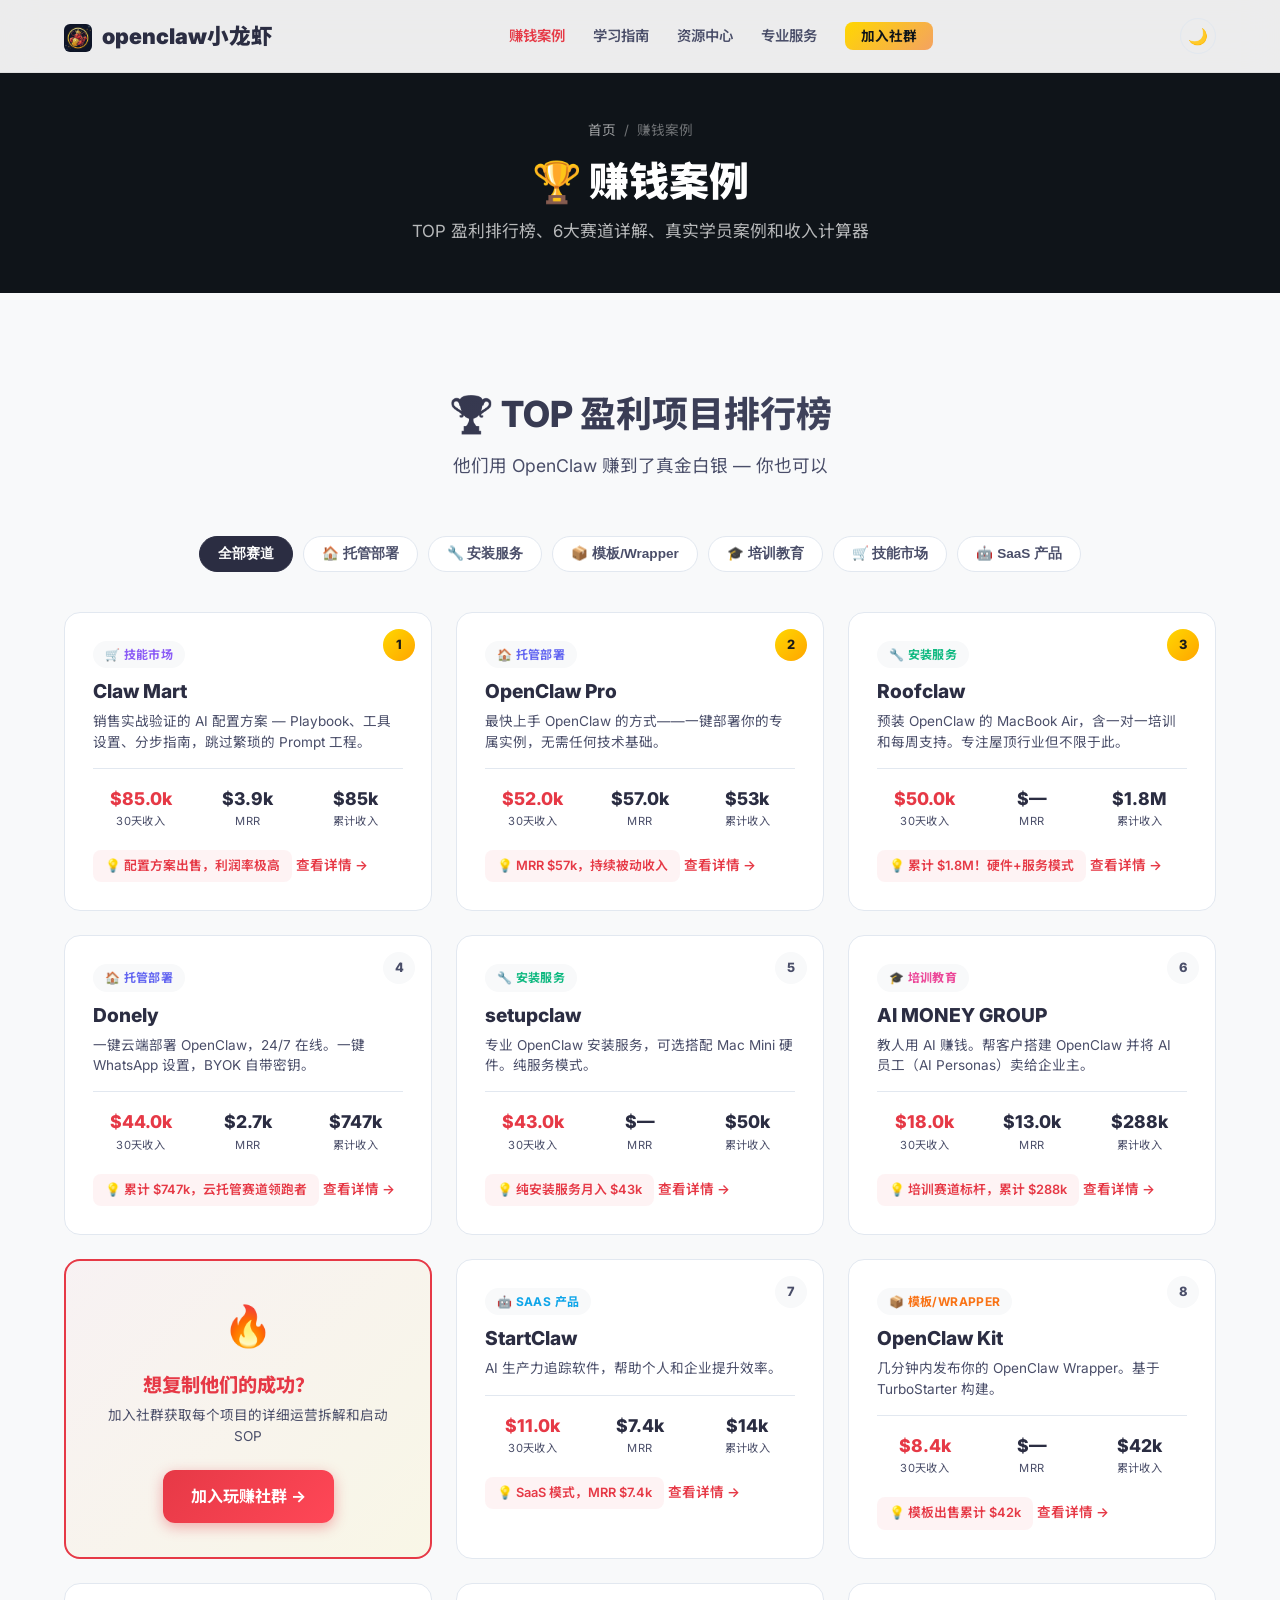
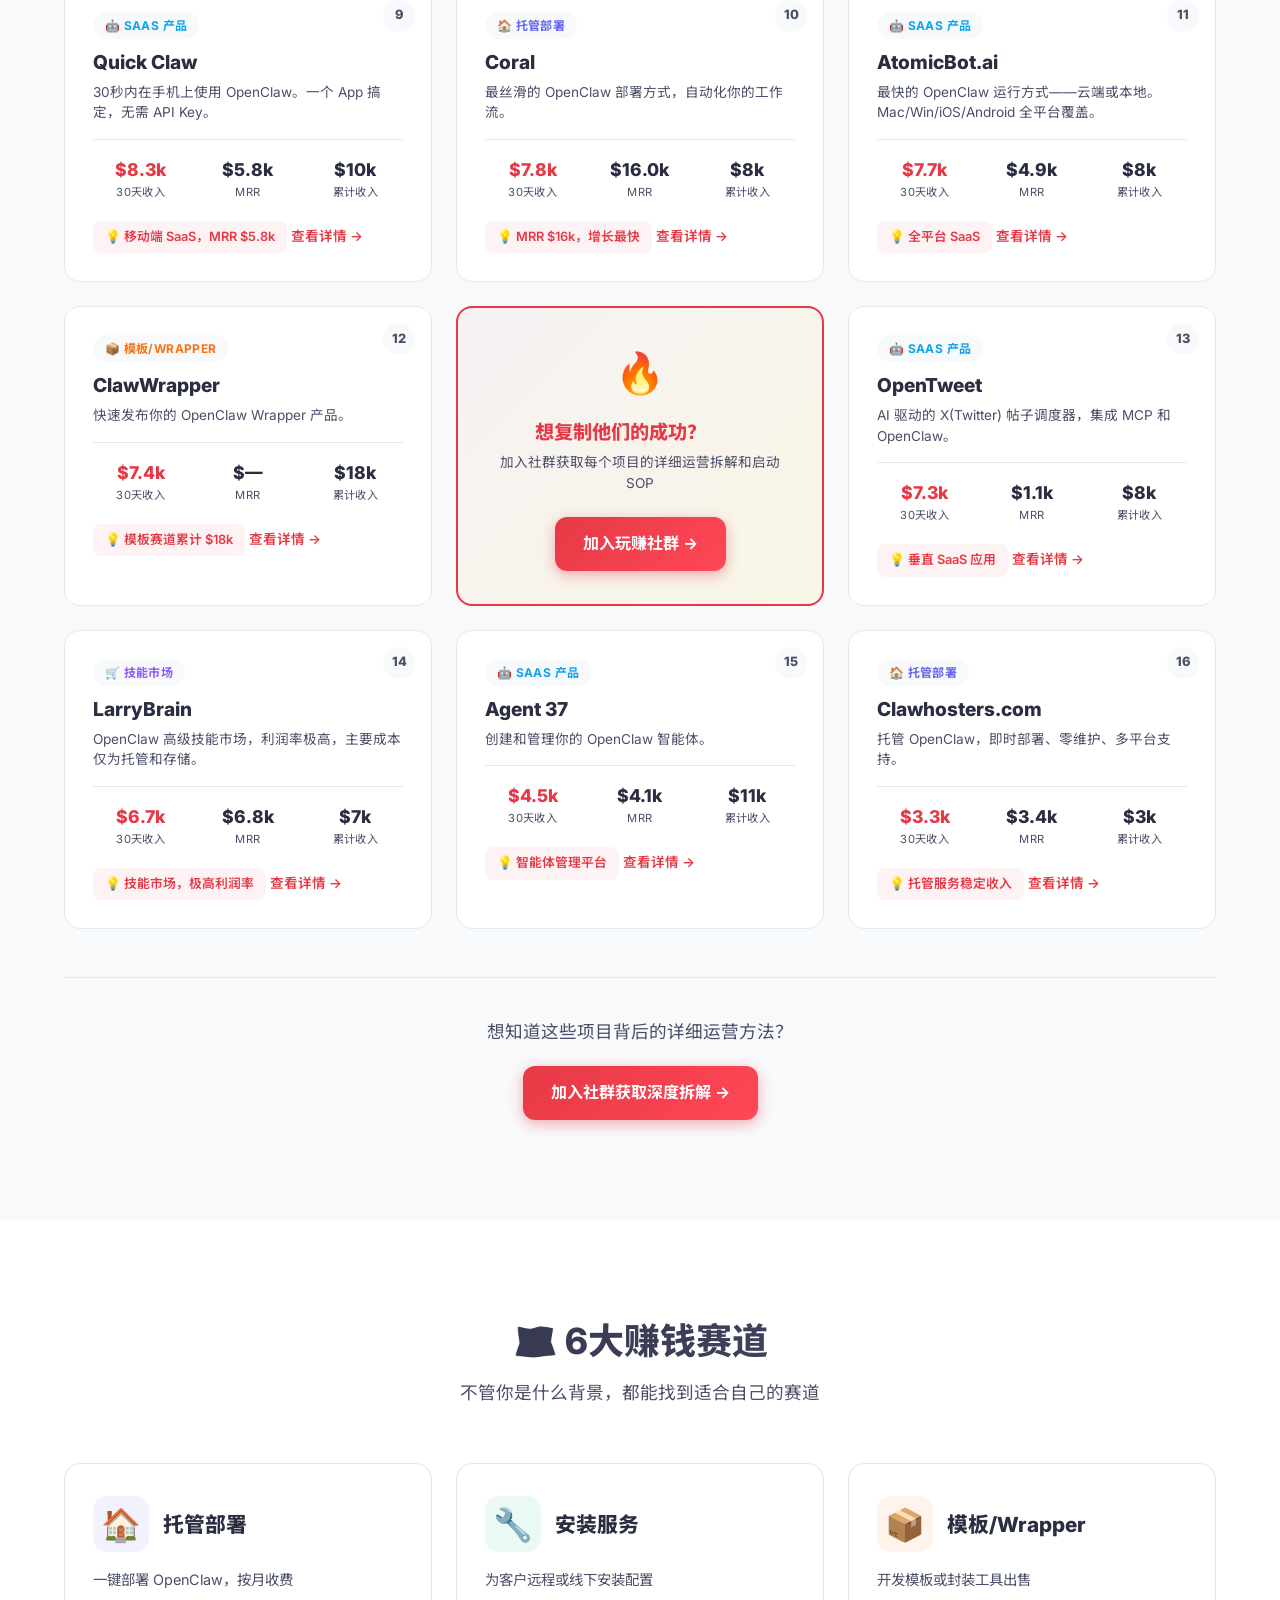
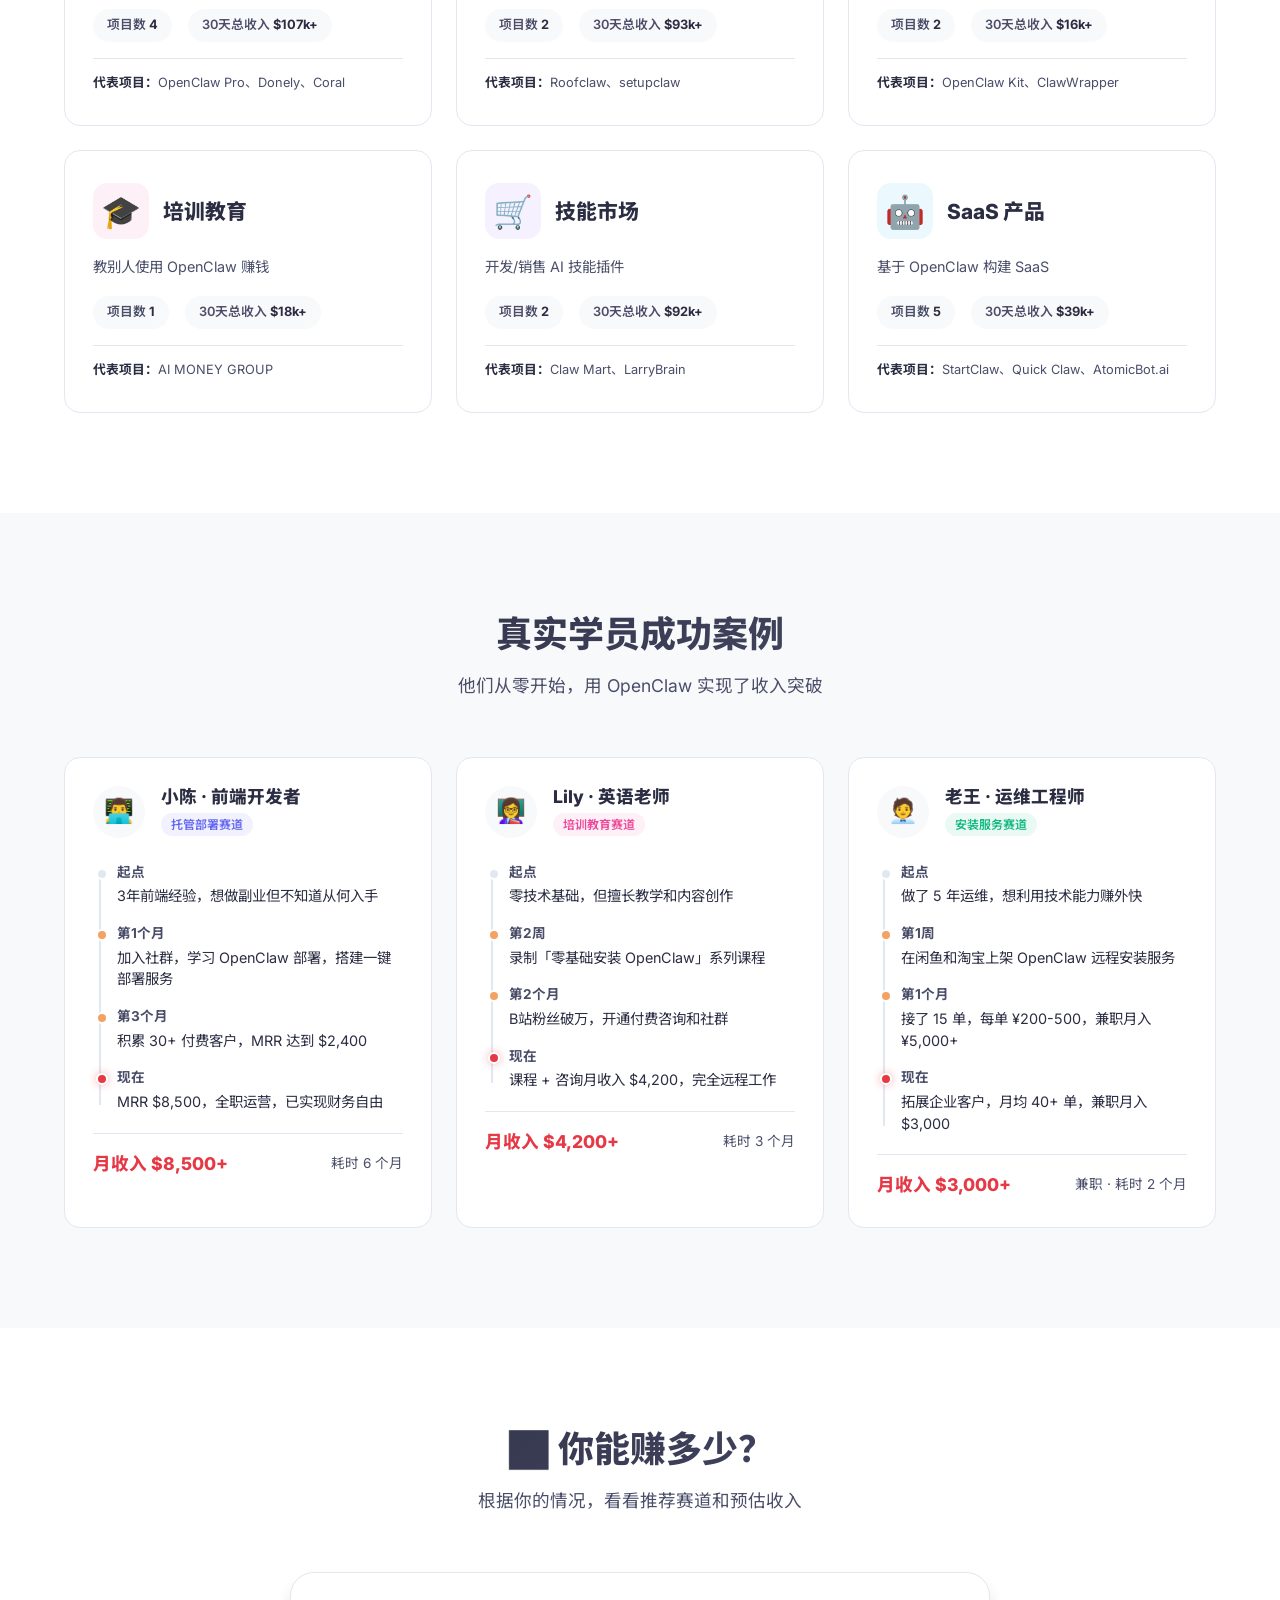
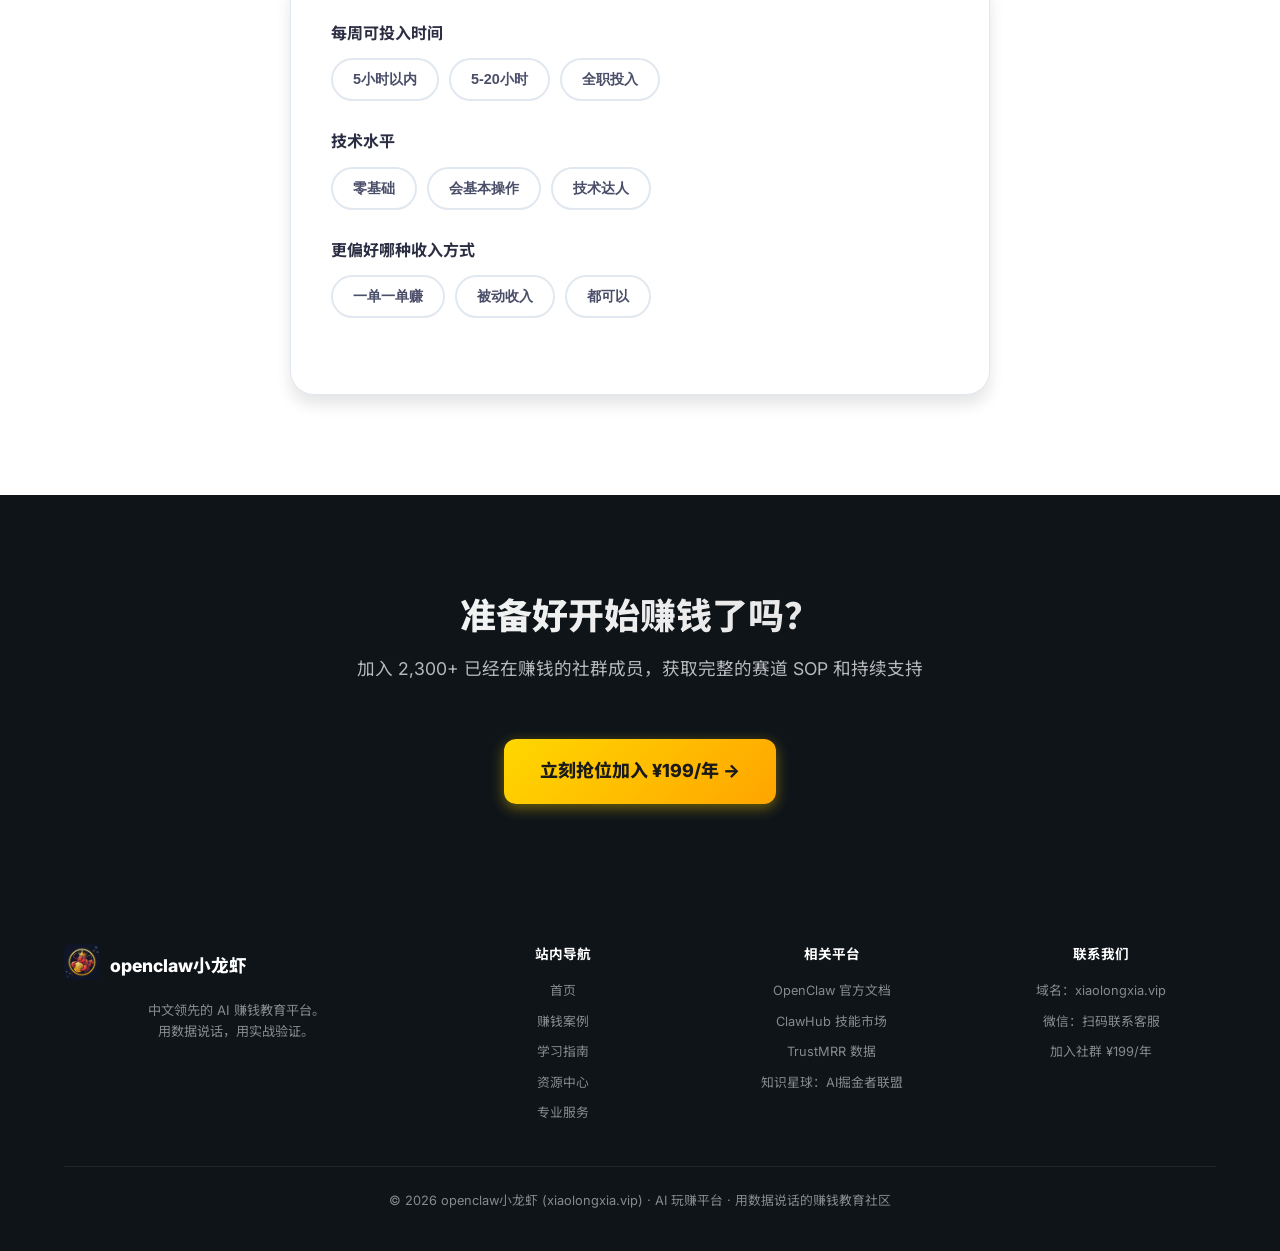
==== cases.html @ 628d7770 "feat: 多页面架构重构 - 从单页拆分为5个独立页面 - index.html: 精简为核心转化页（Hero + Dashboard + Features + Pricing + Testimon" ====
<!DOCTYPE html>
<html lang="zh-CN">

<head>
    <meta charset="UTF-8">
    <meta name="viewport" content="width=device-width, initial-scale=1.0">
    <title>赚钱案例 - openclaw小龙虾 | TOP盈利排行榜 + 6大赛道</title>
    <meta name="description" content="TOP盈利项目排行榜、6大赚钱赛道详解、真实学员案例和收入计算器。159个验证盈利项目，30天总收入$389k+，用数据说话的AI赚钱案例库。">
    <meta name="keywords" content="openclaw赚钱案例,openclaw盈利排行,AI赚钱案例,openclaw赛道,AI被动收入案例,openclaw成功案例,AI副业案例,openclaw收入计算器">
    <meta name="author" content="openclaw小龙虾">
    <meta name="robots" content="index, follow">
    <link rel="canonical" href="https://xiaolongxia.vip/cases.html">
    <link rel="icon" type="image/png" href="logo.png">

    <!-- Open Graph -->
    <meta property="og:type" content="website">
    <meta property="og:url" content="https://xiaolongxia.vip/cases.html">
    <meta property="og:title" content="赚钱案例 - openclaw小龙虾 | TOP盈利排行榜 + 6大赛道">
    <meta property="og:description" content="TOP盈利项目排行榜、6大赚钱赛道详解、真实学员案例和收入计算器。159个验证盈利项目，30天总收入$389k+。">
    <meta property="og:image" content="https://xiaolongxia.vip/logo.png">
    <meta property="og:site_name" content="openclaw小龙虾">
    <meta property="og:locale" content="zh_CN">

    <!-- Twitter Card -->
    <meta name="twitter:card" content="summary_large_image">
    <meta name="twitter:title" content="赚钱案例 - openclaw小龙虾 | TOP盈利排行榜 + 6大赛道">
    <meta name="twitter:description" content="TOP盈利项目排行榜、6大赚钱赛道详解、真实学员案例和收入计算器。159个验证盈利项目，30天总收入$389k+。">

    <!-- JSON-LD BreadcrumbList -->
    <script type="application/ld+json">
    {
        "@context": "https://schema.org",
        "@type": "BreadcrumbList",
        "itemListElement": [
            { "@type": "ListItem", "position": 1, "name": "首页", "item": "https://xiaolongxia.vip/" },
            { "@type": "ListItem", "position": 2, "name": "赚钱案例", "item": "https://xiaolongxia.vip/cases.html" }
        ]
    }
    </script>

    <link rel="stylesheet" href="styles.css">
    <link href="https://fonts.googleapis.com/css2?family=Inter:wght@400;600;700;800;900&family=Noto+Sans+SC:wght@400;500;700;900&display=swap" rel="stylesheet">
</head>

<body>
    <!-- 页面加载遮罩 -->
    <div class="page-loader" id="page-loader">
        <div class="loader-content">
            <picture><source srcset="logo.webp" type="image/webp"><img src="logo.png" alt="小龙虾" width="64" height="64"></picture>
            <div class="loader-bar"><div class="loader-progress"></div></div>
        </div>
    </div>

    <!-- ========== 导航栏 ========== -->
    <nav class="navbar">
        <div class="container nav-container">
            <a href="index.html" class="logo"><picture><source srcset="logo.webp" type="image/webp"><img src="logo.png" alt="小龙虾" class="logo-img" width="32" height="32"></picture> openclaw小龙虾</a>
            <ul class="nav-links">
                <li><a href="cases.html" class="nav-active">赚钱案例</a></li>
                <li><a href="guides.html">学习指南</a></li>
                <li><a href="resources.html">资源中心</a></li>
                <li><a href="services.html">专业服务</a></li>
                <li><a href="index.html#pricing" class="nav-cta-link">加入社群</a></li>
            </ul>
            <div class="hamburger" id="hamburger"><span></span><span></span><span></span></div>
            <button class="theme-toggle" id="theme-toggle" aria-label="切换深色模式">🌙</button>
        </div>
    </nav>

    <main role="main">
        <!-- ========== Page Hero ========== -->
        <section class="page-hero">
            <div class="container">
                <nav class="breadcrumb" aria-label="面包屑导航">
                    <a href="index.html">首页</a> <span>/</span> <span>赚钱案例</span>
                </nav>
                <h1>🏆 赚钱案例</h1>
                <p>TOP 盈利排行榜、6大赛道详解、真实学员案例和收入计算器</p>
            </div>
        </section>

        <!-- ========== TOP 盈利项目排行榜 ========== -->
        <section id="profit-cases" class="section bg-light">
            <div class="container">
                <h2 class="section-title">🏆 TOP 盈利项目排行榜</h2>
                <p class="section-subtitle">他们用 OpenClaw 赚到了真金白银 — 你也可以</p>
                <div class="track-filter-container" id="track-filter-container"></div>
                <div class="profit-grid" id="profit-grid"></div>
                <div class="section-cta">
                    <p class="cta-text">想知道这些项目背后的详细运营方法？</p>
                    <a href="index.html#pricing" class="btn btn-primary">加入社群获取深度拆解 →</a>
                </div>
            </div>
        </section>

        <!-- ========== 6大赚钱赛道 ========== -->
        <section id="tracks" class="section">
            <div class="container">
                <h2 class="section-title">🗺️ 6大赚钱赛道</h2>
                <p class="section-subtitle">不管你是什么背景，都能找到适合自己的赛道</p>
                <div class="grid tracks-grid" id="tracks-grid"></div>
            </div>
        </section>

        <!-- ========== 成功案例 ========== -->
        <section id="case-studies" class="section bg-light">
            <div class="container">
                <h2 class="section-title">真实学员成功案例</h2>
                <p class="section-subtitle">他们从零开始，用 OpenClaw 实现了收入突破</p>
                <div class="case-grid">
                    <div class="case-card">
                        <div class="case-header">
                            <div class="case-avatar">👨‍💻</div>
                            <div class="case-meta">
                                <h3>小陈 · 前端开发者</h3>
                                <span class="case-tag" style="background: #6366f115; color: #6366f1;">托管部署赛道</span>
                            </div>
                        </div>
                        <div class="case-timeline">
                            <div class="case-step">
                                <div class="case-step-dot"></div>
                                <div class="case-step-content">
                                    <strong>起点</strong>
                                    <p>3年前端经验，想做副业但不知道从何入手</p>
                                </div>
                            </div>
                            <div class="case-step">
                                <div class="case-step-dot active"></div>
                                <div class="case-step-content">
                                    <strong>第1个月</strong>
                                    <p>加入社群，学习 OpenClaw 部署，搭建一键部署服务</p>
                                </div>
                            </div>
                            <div class="case-step">
                                <div class="case-step-dot active"></div>
                                <div class="case-step-content">
                                    <strong>第3个月</strong>
                                    <p>积累 30+ 付费客户，MRR 达到 $2,400</p>
                                </div>
                            </div>
                            <div class="case-step">
                                <div class="case-step-dot success"></div>
                                <div class="case-step-content">
                                    <strong>现在</strong>
                                    <p>MRR $8,500，全职运营，已实现财务自由</p>
                                </div>
                            </div>
                        </div>
                        <div class="case-result">
                            <span class="case-income">月收入 $8,500+</span>
                            <span class="case-time">耗时 6 个月</span>
                        </div>
                    </div>

                    <div class="case-card">
                        <div class="case-header">
                            <div class="case-avatar">👩‍🏫</div>
                            <div class="case-meta">
                                <h3>Lily · 英语老师</h3>
                                <span class="case-tag" style="background: #ec489915; color: #ec4899;">培训教育赛道</span>
                            </div>
                        </div>
                        <div class="case-timeline">
                            <div class="case-step">
                                <div class="case-step-dot"></div>
                                <div class="case-step-content">
                                    <strong>起点</strong>
                                    <p>零技术基础，但擅长教学和内容创作</p>
                                </div>
                            </div>
                            <div class="case-step">
                                <div class="case-step-dot active"></div>
                                <div class="case-step-content">
                                    <strong>第2周</strong>
                                    <p>录制「零基础安装 OpenClaw」系列课程</p>
                                </div>
                            </div>
                            <div class="case-step">
                                <div class="case-step-dot active"></div>
                                <div class="case-step-content">
                                    <strong>第2个月</strong>
                                    <p>B站粉丝破万，开通付费咨询和社群</p>
                                </div>
                            </div>
                            <div class="case-step">
                                <div class="case-step-dot success"></div>
                                <div class="case-step-content">
                                    <strong>现在</strong>
                                    <p>课程 + 咨询月收入 $4,200，完全远程工作</p>
                                </div>
                            </div>
                        </div>
                        <div class="case-result">
                            <span class="case-income">月收入 $4,200+</span>
                            <span class="case-time">耗时 3 个月</span>
                        </div>
                    </div>

                    <div class="case-card">
                        <div class="case-header">
                            <div class="case-avatar">🧑‍💼</div>
                            <div class="case-meta">
                                <h3>老王 · 运维工程师</h3>
                                <span class="case-tag" style="background: #10b98115; color: #10b981;">安装服务赛道</span>
                            </div>
                        </div>
                        <div class="case-timeline">
                            <div class="case-step">
                                <div class="case-step-dot"></div>
                                <div class="case-step-content">
                                    <strong>起点</strong>
                                    <p>做了 5 年运维，想利用技术能力赚外快</p>
                                </div>
                            </div>
                            <div class="case-step">
                                <div class="case-step-dot active"></div>
                                <div class="case-step-content">
                                    <strong>第1周</strong>
                                    <p>在闲鱼和淘宝上架 OpenClaw 远程安装服务</p>
                                </div>
                            </div>
                            <div class="case-step">
                                <div class="case-step-dot active"></div>
                                <div class="case-step-content">
                                    <strong>第1个月</strong>
                                    <p>接了 15 单，每单 ¥200-500，兼职月入 ¥5,000+</p>
                                </div>
                            </div>
                            <div class="case-step">
                                <div class="case-step-dot success"></div>
                                <div class="case-step-content">
                                    <strong>现在</strong>
                                    <p>拓展企业客户，月均 40+ 单，兼职月入 $3,000</p>
                                </div>
                            </div>
                        </div>
                        <div class="case-result">
                            <span class="case-income">月收入 $3,000+</span>
                            <span class="case-time">兼职 · 耗时 2 个月</span>
                        </div>
                    </div>
                </div>
            </div>
        </section>

        <!-- ========== 收入计算器 ========== -->
        <section id="calculator" class="section">
            <div class="container">
                <h2 class="section-title">📊 你能赚多少？</h2>
                <p class="section-subtitle">根据你的情况，看看推荐赛道和预估收入</p>

                <div class="calculator-box">
                    <div class="calc-form">
                        <div class="calc-field">
                            <label>每周可投入时间</label>
                            <div class="calc-options" data-name="time">
                                <button class="calc-opt" data-value="5">5小时以内</button>
                                <button class="calc-opt" data-value="15">5-20小时</button>
                                <button class="calc-opt" data-value="40">全职投入</button>
                            </div>
                        </div>
                        <div class="calc-field">
                            <label>技术水平</label>
                            <div class="calc-options" data-name="skill">
                                <button class="calc-opt" data-value="beginner">零基础</button>
                                <button class="calc-opt" data-value="intermediate">会基本操作</button>
                                <button class="calc-opt" data-value="advanced">技术达人</button>
                            </div>
                        </div>
                        <div class="calc-field">
                            <label>更偏好哪种收入方式</label>
                            <div class="calc-options" data-name="preference">
                                <button class="calc-opt" data-value="service">一单一单赚</button>
                                <button class="calc-opt" data-value="recurring">被动收入</button>
                                <button class="calc-opt" data-value="both">都可以</button>
                            </div>
                        </div>
                    </div>
                    <div class="calc-result" id="calc-result" style="display:none;">
                        <div class="calc-result-header">
                            <span class="calc-result-emoji">🎯</span>
                            <h3>推荐赛道</h3>
                        </div>
                        <div class="calc-result-track" id="calc-track"></div>
                        <div class="calc-result-income">
                            <span class="calc-income-label">预估月收入区间</span>
                            <span class="calc-income-value" id="calc-income"></span>
                        </div>
                        <div class="calc-result-ref" id="calc-ref"></div>
                        <a href="index.html#pricing" class="btn btn-primary" style="margin-top:24px;">获取详细启动指南 →</a>
                    </div>
                </div>
            </div>
        </section>

        <!-- ========== CTA ========== -->
        <section class="section bg-dark">
            <div class="container" style="text-align: center;">
                <h2 class="section-title text-white">准备好开始赚钱了吗？</h2>
                <p class="section-subtitle" style="color: rgba(255,255,255,0.7);">加入 2,300+ 已经在赚钱的社群成员，获取完整的赛道 SOP 和持续支持</p>
                <div style="margin-top: 32px;">
                    <a href="index.html#pricing" class="btn btn-gold btn-large">立刻抢位加入 ¥199/年 →</a>
                </div>
            </div>
        </section>
    </main>

    <!-- ========== Footer ========== -->
    <footer class="footer" role="contentinfo">
        <div class="container">
            <div class="footer-grid">
                <div class="footer-col">
                    <div class="footer-brand">
                        <picture><source srcset="logo.webp" type="image/webp"><img src="logo.png" alt="小龙虾" class="footer-logo" width="32" height="32"></picture>
                        <span>openclaw小龙虾</span>
                    </div>
                    <p class="footer-desc">中文领先的 AI 赚钱教育平台。<br>用数据说话，用实战验证。</p>
                </div>
                <div class="footer-col">
                    <h4>站内导航</h4>
                    <ul>
                        <li><a href="index.html">首页</a></li>
                        <li><a href="cases.html">赚钱案例</a></li>
                        <li><a href="guides.html">学习指南</a></li>
                        <li><a href="resources.html">资源中心</a></li>
                        <li><a href="services.html">专业服务</a></li>
                    </ul>
                </div>
                <div class="footer-col">
                    <h4>相关平台</h4>
                    <ul>
                        <li><a href="https://docs.openclaw.ai" target="_blank">OpenClaw 官方文档</a></li>
                        <li><a href="https://clawhub.com" target="_blank">ClawHub 技能市场</a></li>
                        <li><a href="https://trustmrr.com/special-category/openclaw" target="_blank">TrustMRR 数据</a></li>
                        <li><a href="#" target="_blank">知识星球：AI掘金者联盟</a></li>
                    </ul>
                </div>
                <div class="footer-col">
                    <h4>联系我们</h4>
                    <ul>
                        <li>域名：xiaolongxia.vip</li>
                        <li>微信：扫码联系客服</li>
                        <li><a href="index.html#pricing">加入社群 ¥199/年</a></li>
                    </ul>
                </div>
            </div>
            <div class="footer-bottom">
                <p>&copy; 2026 openclaw小龙虾 (xiaolongxia.vip) · AI 玩赚平台 · 用数据说话的赚钱教育社区</p>
            </div>
        </div>
    </footer>

    <button class="back-to-top" id="back-to-top" aria-label="返回顶部">↑</button>

    <script src="profit-data.js"></script>
    <script src="script.js"></script>
</body>

</html>
---- styles.css ----
:root {
    --primary-red: #E63946;
    --primary-red-hover: #D62828;
    --primary-yellow: #F4A261;
    --primary-yellow-light: #F9C78A;
    --gold: #FFD700;
    --gold-dark: #E6B800;
    --bg-white: #FFFFFF;
    --bg-light: #F8F9FA;
    --bg-dark: #0F1419;
    --bg-dark-card: #1A1F2E;
    --text-dark: #2B2D42;
    --text-gray: #4A4E69;
    --text-light: rgba(255, 255, 255, 0.85);
    --border-color: #E2E8F0;
    --shadow-sm: 0 4px 6px rgba(0, 0, 0, 0.05);
    --shadow-md: 0 10px 15px rgba(0, 0, 0, 0.1);
    --shadow-lg: 0 20px 25px rgba(0, 0, 0, 0.15);
    --shadow-glow: 0 0 40px rgba(230, 57, 70, 0.2);
    --transition: all 0.3s ease;
    --radius: 16px;
    --radius-lg: 24px;
    --gradient-primary: linear-gradient(135deg, var(--primary-red), #FF6B6B);
    --gradient-gold: linear-gradient(135deg, var(--gold), var(--primary-yellow));
    --glass-bg: rgba(255, 255, 255, 0.08);
    --glass-border: rgba(255, 255, 255, 0.15);
}

* {
    margin: 0;
    padding: 0;
    box-sizing: border-box;
}

html {
    scroll-behavior: smooth;
}

body {
    font-family: 'Inter', 'Noto Sans SC', sans-serif;
    color: var(--text-dark);
    line-height: 1.6;
    background-color: var(--bg-white);
    overflow-x: hidden;
}

.container {
    width: 100%;
    max-width: 1200px;
    margin: 0 auto;
    padding: 0 24px;
}

/* ===== Typography ===== */
h1,
h2,
h3 {
    font-weight: 800;
    line-height: 1.2;
    margin-bottom: 16px;
}

.highlight-red {
    color: var(--primary-red);
}

.highlight-yellow {
    color: var(--primary-yellow);
    position: relative;
    z-index: 1;
}

.highlight-yellow::after {
    content: '';
    position: absolute;
    bottom: 2px;
    left: 0;
    width: 100%;
    height: 8px;
    background-color: rgba(244, 162, 97, 0.4);
    z-index: -1;
}

.highlight-money {
    background: linear-gradient(90deg, #FFD700, #FFA500, #FFD700, #FFA500, #FFD700);
    background-size: 200% auto;
    -webkit-background-clip: text;
    -webkit-text-fill-color: transparent;
    background-clip: text;
    animation: shimmer 3s linear infinite;
    font-weight: 900;
}

.text-white {
    color: #fff !important;
}

.text-center {
    text-align: center;
}

/* ===== Buttons ===== */
.btn {
    display: inline-block;
    padding: 14px 28px;
    border-radius: 12px;
    font-weight: 700;
    text-decoration: none;
    transition: var(--transition);
    cursor: pointer;
    border: none;
    font-size: 1rem;
    text-align: center;
}

.btn-primary {
    background: linear-gradient(135deg, var(--primary-red), #FF4757);
    color: white;
    box-shadow: 0 4px 14px rgba(230, 57, 70, 0.4);
}

.btn-primary:hover {
    transform: translateY(-3px);
    box-shadow: 0 8px 25px rgba(230, 57, 70, 0.5);
}

.btn-secondary {
    background-color: transparent;
    color: var(--text-dark);
    border: 2px solid var(--border-color);
}

.btn-secondary:hover {
    border-color: var(--text-dark);
}

.btn-gold {
    background: linear-gradient(135deg, var(--gold), #FFA500);
    color: #1a1a1a;
    box-shadow: 0 4px 14px rgba(255, 215, 0, 0.4);
    font-weight: 800;
}

.btn-gold:hover {
    transform: translateY(-3px);
    box-shadow: 0 8px 25px rgba(255, 215, 0, 0.5);
}

.btn-yellow {
    background-color: var(--primary-yellow);
    color: var(--text-dark);
    box-shadow: 0 4px 14px rgba(244, 162, 97, 0.4);
}

.btn-yellow:hover {
    background-color: var(--primary-yellow-light);
    transform: translateY(-2px);
}

.btn-large {
    padding: 18px 36px;
    font-size: 1.125rem;
}

.btn-full {
    display: block;
    width: 100%;
}

.btn-disabled {
    opacity: 0.5;
    cursor: not-allowed;
    pointer-events: none;
}

/* ===== Navbar ===== */
.navbar {
    position: fixed;
    top: 0;
    left: 0;
    width: 100%;
    background: rgba(255, 255, 255, 0.92);
    backdrop-filter: blur(20px);
    -webkit-backdrop-filter: blur(20px);
    z-index: 1000;
    border-bottom: 1px solid rgba(0, 0, 0, 0.06);
    transition: var(--transition);
}

.nav-container {
    display: flex;
    justify-content: space-between;
    align-items: center;
    height: 72px;
}

.logo {
    font-size: 1.35rem;
    font-weight: 900;
    color: var(--text-dark);
    text-decoration: none;
    display: flex;
    align-items: center;
    gap: 4px;
}

.nav-links {
    display: flex;
    list-style: none;
    gap: 28px;
}

.nav-links a {
    text-decoration: none;
    color: var(--text-gray);
    font-weight: 600;
    font-size: 0.9rem;
    transition: var(--transition);
}

.nav-links a:hover {
    color: var(--primary-red);
}

.nav-links a.nav-active {
    color: var(--primary-red);
}

.hamburger {
    display: none;
    flex-direction: column;
    gap: 6px;
    cursor: pointer;
}

.hamburger span {
    width: 24px;
    height: 2px;
    background-color: var(--text-dark);
    transition: var(--transition);
}

/* ===== Hero ===== */
.hero {
    padding: 160px 0 100px;
    background: linear-gradient(180deg, #FEFEFE 0%, #F8F9FA 100%);
    text-align: center;
    position: relative;
    overflow: hidden;
}

.hero::before {
    content: '';
    position: absolute;
    inset: 0;
    background-image: radial-gradient(circle, rgba(255,255,255,0.08) 1px, transparent 1px);
    background-size: 30px 30px;
    z-index: 0;
    pointer-events: none;
}

.hero-bg-glow {
    position: absolute;
    border-radius: 50%;
    filter: blur(80px);
    z-index: 0;
    pointer-events: none;
}

.hero-glow-1 {
    top: -100px;
    right: -60px;
    width: 500px;
    height: 500px;
    background: radial-gradient(circle, rgba(255, 215, 0, 0.15), transparent 70%);
    animation: glowFloat1 8s ease-in-out infinite;
}

.hero-glow-2 {
    bottom: -80px;
    left: -80px;
    width: 400px;
    height: 400px;
    background: radial-gradient(circle, rgba(230, 57, 70, 0.1), transparent 70%);
    animation: glowFloat2 10s ease-in-out infinite;
}

.hero-glow-3 {
    top: 30%;
    left: 50%;
    transform: translateX(-50%);
    width: 600px;
    height: 300px;
    background: radial-gradient(ellipse, rgba(244, 162, 97, 0.08), transparent 70%);
    animation: glowFloat3 12s ease-in-out infinite;
}

@keyframes glowFloat1 {
    0%, 100% { transform: translate(0, 0) scale(1); }
    50% { transform: translate(30px, -20px) scale(1.1); }
}
@keyframes glowFloat2 {
    0%, 100% { transform: translate(0, 0) scale(1); }
    50% { transform: translate(-25px, 15px) scale(1.05); }
}
@keyframes glowFloat3 {
    0%, 100% { transform: translate(0, 0) scale(1); }
    50% { transform: translate(15px, 25px) scale(1.08); }
}

@keyframes shimmer {
    0% { background-position: -200% center; }
    100% { background-position: 200% center; }
}

.hero-content {
    position: relative;
    z-index: 1;
    max-width: 860px;
    margin: 0 auto;
}

.hero-badge {
    display: inline-block;
    background: rgba(230, 57, 70, 0.08);
    color: var(--primary-red);
    padding: 8px 20px;
    border-radius: 50px;
    font-size: 0.875rem;
    font-weight: 600;
    margin-bottom: 28px;
    border: 1px solid rgba(230, 57, 70, 0.15);
}

.hero h1 {
    font-size: clamp(2rem, 5vw, 3.5rem);
    margin-bottom: 20px;
    letter-spacing: -0.03em;
    line-height: 1.15;
}

.hero p {
    font-size: 1.2rem;
    color: var(--text-gray);
    margin-bottom: 36px;
    max-width: 620px;
    margin-left: auto;
    margin-right: auto;
}

.hero-actions {
    display: flex;
    gap: 16px;
    justify-content: center;
    flex-wrap: wrap;
}

.hero-trust {
    display: flex;
    justify-content: center;
    align-items: center;
    gap: 32px;
    margin-top: 56px;
    padding: 20px 32px;
    background: rgba(255, 255, 255, 0.08);
    backdrop-filter: blur(12px);
    -webkit-backdrop-filter: blur(12px);
    border: 1px solid rgba(255, 255, 255, 0.15);
    border-radius: var(--radius);
}

.trust-item {
    display: flex;
    flex-direction: column;
    align-items: center;
}

.trust-number {
    font-size: 1.5rem;
    font-weight: 900;
    color: var(--text-dark);
}

.trust-label {
    font-size: 0.8rem;
    color: var(--text-gray);
    margin-top: 4px;
}

.trust-divider {
    width: 1px;
    height: 36px;
    background: var(--border-color);
}

/* ===== Common Sections ===== */
.section {
    padding: 100px 0;
}

.section-title {
    font-size: 2.25rem;
    text-align: center;
    margin-bottom: 16px;
    background: linear-gradient(135deg, var(--text-dark) 0%, #4A4E69 100%);
    -webkit-background-clip: text;
    -webkit-text-fill-color: transparent;
    background-clip: text;
}

.section-title.text-white {
    background: linear-gradient(135deg, #ffffff 0%, rgba(255,255,255,0.85) 100%);
    -webkit-background-clip: text;
    -webkit-text-fill-color: transparent;
    background-clip: text;
}

.section-subtitle {
    text-align: center;
    color: var(--text-gray);
    font-size: 1.1rem;
    margin-bottom: 56px;
}

.bg-light {
    background-color: var(--bg-light);
}

.bg-dark {
    background-color: var(--bg-dark);
}

.bg-red {
    background-color: var(--primary-red);
}

.grid {
    display: grid;
    gap: 24px;
}

.features-grid {
    grid-template-columns: repeat(auto-fit, minmax(300px, 1fr));
}

.section-cta {
    text-align: center;
    margin-top: 48px;
    padding-top: 40px;
    border-top: 1px solid var(--border-color);
}

.cta-text {
    color: var(--text-gray);
    font-size: 1.1rem;
    margin-bottom: 20px;
}

/* ===== Cards ===== */
.card {
    background: var(--bg-white);
    padding: 36px 28px;
    border-radius: var(--radius);
    border: 1px solid var(--border-color);
    transition: var(--transition);
    height: 100%;
}

.card:hover {
    transform: translateY(-6px);
    box-shadow: var(--shadow-lg);
    border-color: rgba(230, 57, 70, 0.2);
}

.feature-card .icon {
    font-size: 2.5rem;
    margin-bottom: 20px;
}

.feature-card h3 {
    font-size: 1.35rem;
    margin-bottom: 12px;
}

.feature-card p {
    color: var(--text-gray);
    font-size: 0.95rem;
}

/* ===== Dashboard ===== */
.dashboard-grid {
    display: grid;
    grid-template-columns: repeat(4, 1fr);
    gap: 24px;
}

.dashboard-card {
    background: var(--bg-dark-card);
    border-radius: var(--radius);
    padding: 36px 24px;
    text-align: center;
    border: 1px solid rgba(255, 255, 255, 0.06);
    transition: var(--transition);
    position: relative;
    overflow: hidden;
}

.dashboard-card::after {
    content: '';
    position: absolute;
    top: 0;
    left: 0;
    right: 0;
    height: 3px;
    background: linear-gradient(90deg, var(--primary-red), var(--gold));
    opacity: 0;
    transition: var(--transition);
}

.dashboard-card:hover {
    transform: translateY(-4px);
    border-color: rgba(255, 215, 0, 0.2);
}

.dashboard-card:hover::after {
    opacity: 1;
}

.dashboard-icon {
    font-size: 2rem;
    margin-bottom: 16px;
}

.dashboard-value {
    font-size: 2.5rem;
    font-weight: 900;
    color: #fff;
    margin-bottom: 8px;
    font-variant-numeric: tabular-nums;
}

.dashboard-label {
    font-size: 0.85rem;
    color: rgba(255, 255, 255, 0.6);
    margin-bottom: 12px;
}

.dashboard-trend {
    font-size: 0.75rem;
    color: #4ade80;
    font-weight: 600;
    display: inline-block;
    background: rgba(74, 222, 128, 0.1);
    padding: 4px 12px;
    border-radius: 20px;
}

/* ===== Profit Leaderboard ===== */
.track-filter-container {
    display: flex;
    flex-wrap: wrap;
    gap: 10px;
    justify-content: center;
    margin-bottom: 40px;
}

.track-filter-btn {
    padding: 8px 18px;
    border-radius: 50px;
    border: 1px solid var(--border-color);
    background: var(--bg-white);
    color: var(--text-gray);
    font-size: 0.85rem;
    font-weight: 600;
    cursor: pointer;
    transition: var(--transition);
}

.track-filter-btn:hover,
.track-filter-btn.active {
    background: var(--text-dark);
    color: white;
    border-color: var(--text-dark);
}

.profit-grid {
    display: grid;
    grid-template-columns: repeat(auto-fill, minmax(340px, 1fr));
    gap: 24px;
}

.profit-card {
    background: var(--bg-white);
    border-radius: var(--radius);
    padding: 28px;
    border: 1px solid var(--border-color);
    transition: var(--transition);
    position: relative;
    overflow: hidden;
}

.profit-card:hover {
    transform: translateY(-6px);
    box-shadow: var(--shadow-lg);
    border-color: rgba(230, 57, 70, 0.2);
}

.profit-card-rank {
    position: absolute;
    top: 16px;
    right: 16px;
    width: 32px;
    height: 32px;
    border-radius: 50%;
    background: var(--bg-light);
    display: flex;
    align-items: center;
    justify-content: center;
    font-weight: 800;
    font-size: 0.8rem;
    color: var(--text-gray);
}

.profit-card-rank.top-3 {
    background: linear-gradient(135deg, var(--gold), #FFA500);
    color: #1a1a1a;
}

.profit-card-track {
    display: inline-flex;
    align-items: center;
    gap: 6px;
    font-size: 0.75rem;
    font-weight: 700;
    text-transform: uppercase;
    letter-spacing: 0.03em;
    margin-bottom: 12px;
    padding: 4px 12px;
    border-radius: 20px;
    background: var(--bg-light);
}

.profit-card h3 {
    font-size: 1.2rem;
    margin-bottom: 8px;
    padding-right: 40px;
}

.profit-card-desc {
    font-size: 0.85rem;
    color: var(--text-gray);
    margin-bottom: 16px;
    line-height: 1.5;
}

.profit-card-stats {
    display: grid;
    grid-template-columns: repeat(3, 1fr);
    gap: 12px;
    padding-top: 16px;
    border-top: 1px solid var(--border-color);
    margin-bottom: 12px;
}

.profit-stat {
    text-align: center;
}

.profit-stat-value {
    font-size: 1.1rem;
    font-weight: 800;
    color: var(--text-dark);
}

.profit-stat-value.highlight {
    color: var(--primary-red);
}

.profit-stat-label {
    font-size: 0.7rem;
    color: var(--text-gray);
    text-transform: uppercase;
    letter-spacing: 0.03em;
}

.profit-card-highlight {
    font-size: 0.8rem;
    color: var(--primary-red);
    font-weight: 600;
    background: rgba(230, 57, 70, 0.06);
    padding: 6px 12px;
    border-radius: 8px;
    display: inline-block;
}

.profit-card-link {
    display: inline-block;
    margin-top: 12px;
    color: var(--primary-red);
    text-decoration: none;
    font-weight: 600;
    font-size: 0.85rem;
    transition: var(--transition);
}

.profit-card-link:hover {
    opacity: 0.7;
}

/* ===== Tracks Grid ===== */
.tracks-grid {
    grid-template-columns: repeat(auto-fill, minmax(340px, 1fr));
}

.track-card {
    background: var(--bg-white);
    border-radius: var(--radius);
    padding: 32px 28px;
    border: 1px solid var(--border-color);
    transition: var(--transition);
    cursor: default;
}

.track-card:hover {
    transform: translateY(-4px);
    box-shadow: var(--shadow-lg);
}

.track-card-header {
    display: flex;
    align-items: center;
    gap: 14px;
    margin-bottom: 16px;
}

.track-card-icon {
    font-size: 2rem;
    width: 56px;
    height: 56px;
    display: flex;
    align-items: center;
    justify-content: center;
    border-radius: 14px;
}

.track-card-title {
    font-size: 1.3rem;
    font-weight: 800;
    margin-bottom: 2px;
}

.track-card-desc {
    color: var(--text-gray);
    font-size: 0.9rem;
    margin-bottom: 18px;
}

.track-card-stats {
    display: flex;
    gap: 16px;
    flex-wrap: wrap;
}

.track-stat {
    font-size: 0.8rem;
    padding: 6px 14px;
    border-radius: 20px;
    background: var(--bg-light);
    color: var(--text-gray);
    font-weight: 600;
}

.track-stat strong {
    color: var(--text-dark);
}

.track-card-examples {
    margin-top: 16px;
    padding-top: 14px;
    border-top: 1px solid var(--border-color);
    font-size: 0.8rem;
    color: var(--text-gray);
}

.track-card-examples strong {
    color: var(--text-dark);
}

/* ===== Calculator ===== */
.calculator-box {
    max-width: 700px;
    margin: 0 auto;
    background: var(--bg-white);
    border-radius: var(--radius-lg);
    padding: 48px 40px;
    border: 1px solid var(--border-color);
    box-shadow: var(--shadow-md);
}

.calc-field {
    margin-bottom: 28px;
}

.calc-field label {
    display: block;
    font-weight: 700;
    margin-bottom: 12px;
    font-size: 1rem;
}

.calc-options {
    display: flex;
    gap: 10px;
    flex-wrap: wrap;
}

.calc-opt {
    padding: 10px 20px;
    border-radius: 50px;
    border: 2px solid var(--border-color);
    background: var(--bg-white);
    color: var(--text-gray);
    font-size: 0.9rem;
    font-weight: 600;
    cursor: pointer;
    transition: var(--transition);
}

.calc-opt:hover {
    border-color: var(--text-dark);
    color: var(--text-dark);
}

.calc-opt.selected {
    background: var(--text-dark);
    color: white;
    border-color: var(--text-dark);
}

.calc-result {
    margin-top: 32px;
    padding-top: 32px;
    border-top: 2px solid var(--border-color);
    text-align: center;
    animation: fadeInUp 0.5s ease-out;
}

.calc-result-header {
    display: flex;
    align-items: center;
    justify-content: center;
    gap: 10px;
    margin-bottom: 16px;
}

.calc-result-emoji {
    font-size: 1.8rem;
}

.calc-result-header h3 {
    font-size: 1.3rem;
    margin-bottom: 0;
}

.calc-result-track {
    font-size: 1.1rem;
    font-weight: 700;
    color: var(--primary-red);
    margin-bottom: 20px;
}

.calc-result-income {
    display: flex;
    flex-direction: column;
    align-items: center;
    gap: 8px;
    margin-bottom: 16px;
}

.calc-income-label {
    font-size: 0.85rem;
    color: var(--text-gray);
}

.calc-income-value {
    font-size: 2rem;
    font-weight: 900;
    background: linear-gradient(135deg, var(--primary-red), var(--gold));
    -webkit-background-clip: text;
    -webkit-text-fill-color: transparent;
    background-clip: text;
}

.calc-result-ref {
    font-size: 0.8rem;
    color: var(--text-gray);
    margin-top: 8px;
}

/* ===== Pricing ===== */
.pricing-grid {
    display: grid;
    grid-template-columns: repeat(auto-fit, minmax(320px, 1fr));
    gap: 32px;
    max-width: 800px;
    margin: 0 auto;
}

.pricing-card {
    background: var(--bg-white);
    border-radius: var(--radius-lg);
    padding: 48px 36px;
    border: 1px solid var(--border-color);
    text-align: center;
    position: relative;
    transition: var(--transition);
    transform-style: preserve-3d;
}

.pricing-card:hover {
    transform: perspective(1000px) rotateY(-2deg) translateY(-8px);
    box-shadow: 0 25px 50px rgba(0, 0, 0, 0.15);
}

.pricing-featured {
    border: 2px solid var(--primary-red);
    box-shadow: var(--shadow-glow);
    position: relative;
    overflow: hidden;
}

.pricing-featured:hover {
    transform: perspective(1000px) rotateY(-2deg) translateY(-10px) scale(1.02);
}

.pricing-featured::before {
    content: '';
    position: absolute;
    top: -2px;
    left: -2px;
    right: -2px;
    bottom: -2px;
    background: linear-gradient(45deg, var(--primary-red), var(--gold), var(--primary-red), var(--gold));
    background-size: 300% 300%;
    animation: gradientBorder 4s ease infinite;
    z-index: -1;
    border-radius: inherit;
}

@keyframes gradientBorder {
    0% { background-position: 0% 50%; }
    50% { background-position: 100% 50%; }
    100% { background-position: 0% 50%; }
}

.pricing-coming-soon {
    opacity: 0.75;
}

.pricing-badge {
    position: absolute;
    top: -14px;
    left: 50%;
    transform: translateX(-50%);
    background: linear-gradient(135deg, var(--primary-red), #FF4757);
    color: white;
    padding: 6px 24px;
    border-radius: 50px;
    font-size: 0.8rem;
    font-weight: 700;
    white-space: nowrap;
}

.pricing-badge-gray {
    background: linear-gradient(135deg, #6B7280, #9CA3AF);
}

.pricing-card h3 {
    font-size: 1.5rem;
    margin-top: 8px;
    margin-bottom: 20px;
}

.pricing-price {
    margin-bottom: 8px;
}

.price-currency {
    font-size: 1.5rem;
    font-weight: 700;
    vertical-align: super;
}

.price-amount {
    font-size: 4rem;
    font-weight: 900;
    line-height: 1;
}

.price-period {
    font-size: 1rem;
    color: var(--text-gray);
    font-weight: 600;
}

.pricing-original {
    font-size: 0.85rem;
    color: var(--text-gray);
    text-decoration: line-through;
    margin-bottom: 28px;
}

.pricing-features {
    list-style: none;
    text-align: left;
    margin-bottom: 32px;
}

.pricing-features li {
    padding: 10px 0;
    font-size: 0.95rem;
    border-bottom: 1px solid rgba(0, 0, 0, 0.04);
}

.pricing-note {
    font-size: 0.8rem;
    color: var(--text-gray);
    margin-top: 16px;
}

/* ===== Testimonials ===== */
.testimonials-grid {
    display: grid;
    grid-template-columns: repeat(auto-fit, minmax(300px, 1fr));
    gap: 24px;
}

.testimonial-card {
    display: flex;
    gap: 16px;
    background: var(--bg-white);
    border-radius: var(--radius);
    padding: 28px;
    border: 1px solid var(--border-color);
    transition: var(--transition);
}

.testimonial-card:hover {
    transform: translateY(-4px);
    box-shadow: var(--shadow-md);
}

.testimonial-avatar {
    width: 48px;
    height: 48px;
    border-radius: 50%;
    background: linear-gradient(135deg, var(--primary-red), var(--primary-yellow));
    color: white;
    display: flex;
    align-items: center;
    justify-content: center;
    font-weight: 800;
    font-size: 1.1rem;
    flex-shrink: 0;
}

.testimonial-stars {
    font-size: 0.8rem;
    margin-bottom: 10px;
}

.testimonial-content p {
    font-size: 0.9rem;
    color: var(--text-gray);
    line-height: 1.6;
    margin-bottom: 12px;
}

.testimonial-author {
    font-size: 0.8rem;
    font-weight: 700;
    color: var(--text-dark);
}

/* ===== Resource Hub ===== */
.filter-container {
    display: flex;
    flex-wrap: wrap;
    gap: 10px;
    justify-content: center;
    margin-bottom: 40px;
}

.filter-btn {
    padding: 8px 16px;
    border-radius: 50px;
    border: 1px solid var(--border-color);
    background: var(--bg-white);
    color: var(--text-gray);
    font-size: 0.85rem;
    font-weight: 600;
    cursor: pointer;
    transition: var(--transition);
}

.filter-btn:hover,
.filter-btn.active {
    background: var(--text-dark);
    color: white;
    border-color: var(--text-dark);
}

.resources-grid {
    grid-template-columns: repeat(auto-fill, minmax(300px, 1fr));
}

.resource-card {
    padding: 28px 24px;
    display: flex;
    flex-direction: column;
}

.resource-source {
    font-size: 0.72rem;
    font-weight: 700;
    text-transform: uppercase;
    letter-spacing: 0.05em;
    margin-bottom: 10px;
    display: inline-flex;
    align-items: center;
    gap: 6px;
}

.resource-card h3 {
    font-size: 1.15rem;
    margin-bottom: 10px;
}

.resource-card p {
    color: var(--text-gray);
    font-size: 0.85rem;
    margin-bottom: 20px;
    flex-grow: 1;
}

.resource-tags {
    display: flex;
    flex-wrap: wrap;
    gap: 6px;
    margin-bottom: 20px;
}

.tag {
    font-size: 0.72rem;
    background: var(--bg-light);
    color: var(--text-gray);
    padding: 3px 10px;
    border-radius: 12px;
}

.resource-card .link {
    margin-top: auto;
}

.link {
    display: inline-block;
    margin-top: 20px;
    color: var(--primary-red);
    text-decoration: none;
    font-weight: 600;
    font-size: 0.9rem;
    transition: var(--transition);
}

.link:hover {
    opacity: 0.7;
}

.ad-card {
    background: linear-gradient(135deg, rgba(230, 57, 70, 0.04) 0%, rgba(244, 162, 97, 0.08) 100%);
    border: 2px solid var(--primary-red);
    box-shadow: 0 8px 20px rgba(230, 57, 70, 0.1);
}

.ad-card h3 {
    color: var(--primary-red);
}

/* ===== Services ===== */
.service-desc {
    font-size: 1.2rem;
    color: rgba(255, 255, 255, 0.9);
    max-width: 600px;
    margin: 0 auto 40px;
    line-height: 1.8;
}

/* ===== Community / Contact ===== */
.community-box {
    background: linear-gradient(135deg, var(--bg-light) 0%, rgba(244, 162, 97, 0.1) 100%);
    border-radius: var(--radius-lg);
    padding: 64px;
    text-align: center;
    border: 1px solid var(--border-color);
}

.community-info h3 {
    font-size: 1.6rem;
    margin-bottom: 12px;
}

.community-info p {
    color: var(--text-gray);
    margin-bottom: 24px;
}

.contact-placeholder {
    display: flex;
    justify-content: center;
    margin-bottom: 24px;
}

.qr-placeholder {
    width: 200px;
    height: 200px;
    border: 2px dashed var(--border-color);
    border-radius: var(--radius);
    display: flex;
    flex-direction: column;
    align-items: center;
    justify-content: center;
    color: var(--text-gray);
    font-weight: 600;
    gap: 6px;
}

.qr-sub {
    font-size: 0.8rem;
    font-weight: 400;
}

.social-links {
    display: flex;
    justify-content: center;
    gap: 16px;
    flex-wrap: wrap;
}

.social-btn {
    padding: 14px 28px;
    background: var(--text-dark);
    color: white;
    border-radius: 12px;
    text-decoration: none;
    font-weight: 700;
    transition: var(--transition);
}

.social-btn:hover {
    background: #000;
    transform: translateY(-2px);
}

.social-btn.outline {
    background: transparent;
    color: var(--text-dark);
    border: 2px solid var(--text-dark);
}

.social-btn.outline:hover {
    background: var(--text-dark);
    color: white;
}

/* ===== Footer ===== */
.footer {
    background: var(--bg-dark);
    padding: 40px 0;
    text-align: center;
    color: rgba(255, 255, 255, 0.5);
    font-size: 0.8rem;
}

/* ===== Wave Divider ===== */
.wave-divider {
    position: relative;
    margin-top: -2px;
    line-height: 0;
    overflow: hidden;
}

.wave-divider svg {
    width: 100%;
    height: 60px;
    display: block;
}

/* ===== Animations ===== */
.reveal {
    opacity: 0;
    transform: translateY(30px);
    transition: all 0.7s ease-out;
}

.reveal.active {
    opacity: 1;
    transform: translateY(0);
}

.reveal:nth-child(1) { transition-delay: 0s; }
.reveal:nth-child(2) { transition-delay: 0.05s; }
.reveal:nth-child(3) { transition-delay: 0.1s; }
.reveal:nth-child(4) { transition-delay: 0.15s; }
.reveal:nth-child(5) { transition-delay: 0.2s; }
.reveal:nth-child(6) { transition-delay: 0.25s; }

.reveal-left {
    opacity: 0;
    transform: translateX(-40px);
    transition: opacity 0.7s ease-out, transform 0.7s ease-out;
}

.reveal-right {
    opacity: 0;
    transform: translateX(40px);
    transition: opacity 0.7s ease-out, transform 0.7s ease-out;
}

.reveal-scale {
    opacity: 0;
    transform: scale(0.9);
    transition: opacity 0.7s ease-out, transform 0.7s ease-out;
}

.reveal-left.active,
.reveal-right.active,
.reveal-scale.active {
    opacity: 1;
    transform: translateX(0) scale(1);
}

@keyframes fadeInUp {
    from {
        opacity: 0;
        transform: translateY(20px);
    }

    to {
        opacity: 1;
        transform: translateY(0);
    }
}

@keyframes countUp {
    from {
        opacity: 0;
    }

    to {
        opacity: 1;
    }
}

/* ===== Responsive ===== */
@media (max-width: 1024px) {
    .dashboard-grid {
        grid-template-columns: repeat(2, 1fr);
    }
}

@media (max-width: 768px) {
    .nav-links {
        position: absolute;
        top: 72px;
        left: 0;
        width: 100%;
        background: var(--bg-white);
        flex-direction: column;
        gap: 0;
        box-shadow: var(--shadow-md);
        clip-path: polygon(0 0, 100% 0, 100% 0, 0 0);
        transition: clip-path 0.3s ease-out;
    }

    .nav-links.active {
        clip-path: polygon(0 0, 100% 0, 100% 100%, 0 100%);
    }

    .nav-links li {
        width: 100%;
        text-align: center;
        border-bottom: 1px solid var(--border-color);
    }

    .nav-links a {
        display: block;
        padding: 18px;
    }

    .hamburger {
        display: flex;
    }

    .hamburger.active span:nth-child(1) {
        transform: translateY(8px) rotate(45deg);
    }

    .hamburger.active span:nth-child(2) {
        opacity: 0;
    }

    .hamburger.active span:nth-child(3) {
        transform: translateY(-8px) rotate(-45deg);
    }

    .hero {
        padding: 140px 0 80px;
    }

    .hero h1 {
        font-size: 2rem;
    }

    .hero p {
        font-size: 1rem;
    }

    .hero-actions {
        flex-direction: column;
        align-items: center;
    }

    .hero-trust {
        gap: 20px;
    }

    .trust-number {
        font-size: 1.2rem;
    }

    .section {
        padding: 72px 0;
    }

    .section-title {
        font-size: 1.75rem;
    }

    .dashboard-grid {
        grid-template-columns: 1fr;
    }

    .dashboard-value {
        font-size: 2rem;
    }

    .profit-grid {
        grid-template-columns: 1fr;
    }

    .pricing-grid {
        grid-template-columns: 1fr;
    }

    .calculator-box {
        padding: 32px 24px;
    }

    .calc-options {
        flex-direction: column;
    }

    .community-box {
        padding: 36px 24px;
    }

    .social-links {
        flex-direction: column;
        align-items: center;
    }

    .compare-table {
        flex-direction: column;
    }

    .glossary-grid {
        grid-template-columns: 1fr;
    }

    .benefit-grid {
        grid-template-columns: 1fr;
    }

    .floating-cta-inner {
        flex-direction: column;
        gap: 10px;
        text-align: center;
    }

    .faq-question {
        font-size: 0.95rem;
        padding: 18px 40px 18px 18px;
    }

    .case-grid {
        grid-template-columns: 1fr;
    }

    .social-ticker {
        padding: 8px 0;
    }

    .ticker-item {
        font-size: 0.7rem;
    }

    .pricing-social-proof {
        flex-direction: column;
        gap: 8px;
    }

    .trust-badges {
        gap: 6px;
    }

    .back-to-top {
        bottom: 80px;
        right: 16px;
    }

    .filter-container,
    #track-filter-container,
    #skill-filter-container {
        overflow-x: auto;
        -webkit-overflow-scrolling: touch;
        scroll-snap-type: x mandatory;
        flex-wrap: nowrap;
        padding-bottom: 8px;
        scrollbar-width: none;
    }

    .filter-container::-webkit-scrollbar,
    #track-filter-container::-webkit-scrollbar,
    #skill-filter-container::-webkit-scrollbar {
        display: none;
    }

    .filter-btn,
    .track-filter-btn {
        scroll-snap-align: start;
        flex-shrink: 0;
    }

    .calc-opt {
        min-height: 44px;
        padding: 12px 20px;
    }

    .filter-btn,
    .track-filter-btn {
        min-height: 44px;
    }

    .faq-question {
        min-height: 44px;
    }
}

/* ===== Compare Table (痛点对比) ===== */
.compare-table {
    display: flex;
    gap: 0;
    max-width: 700px;
    margin: 0 auto 48px;
    border-radius: var(--radius);
    overflow: hidden;
}

.compare-col {
    flex: 1;
    padding: 32px 28px;
}

.compare-without {
    background: rgba(255, 255, 255, 0.04);
    border: 1px solid rgba(255, 255, 255, 0.08);
}

.compare-with {
    background: rgba(74, 222, 128, 0.06);
    border: 1px solid rgba(74, 222, 128, 0.15);
}

.compare-header {
    font-size: 1.1rem;
    font-weight: 800;
    color: #fff;
    margin-bottom: 20px;
    text-align: center;
}

.compare-col ul {
    list-style: none;
}

.compare-col li {
    padding: 8px 0;
    font-size: 0.9rem;
    color: rgba(255, 255, 255, 0.8);
    border-bottom: 1px solid rgba(255, 255, 255, 0.05);
}

.compare-col li:last-child {
    border-bottom: none;
}

/* ===== Dark Pricing Card ===== */
.pricing-dark {
    background: var(--bg-dark-card);
    border-color: rgba(255, 255, 255, 0.08);
    color: #fff;
}

.pricing-dark h3 {
    color: #fff;
}

.pricing-dark .pricing-original {
    color: rgba(255, 255, 255, 0.5);
}

/* ===== Quota Progress Bar ===== */
.quota-bar {
    width: 100%;
    height: 8px;
    background: rgba(255, 255, 255, 0.1);
    border-radius: 20px;
    margin: 20px 0 10px;
    overflow: hidden;
}

.quota-fill {
    height: 100%;
    background: linear-gradient(90deg, var(--gold), #FFA500);
    border-radius: 20px;
    transition: width 1s ease-out;
}

.quota-text {
    font-size: 0.8rem;
    color: rgba(255, 255, 255, 0.6);
    margin-bottom: 24px;
}

.quota-text strong {
    color: var(--gold);
}

/* ===== Benefit Grid ===== */
.benefit-grid {
    display: grid;
    grid-template-columns: repeat(2, 1fr);
    gap: 16px;
    margin-bottom: 28px;
    text-align: left;
}

.benefit-item {
    display: flex;
    gap: 12px;
    align-items: flex-start;
    padding: 12px;
    border-radius: 12px;
    background: rgba(255, 255, 255, 0.04);
    border: 1px solid rgba(255, 255, 255, 0.06);
}

.benefit-icon {
    font-size: 1.3rem;
    flex-shrink: 0;
    margin-top: 2px;
}

.benefit-text {
    display: flex;
    flex-direction: column;
}

.benefit-text strong {
    font-size: 0.85rem;
    color: #fff;
    margin-bottom: 2px;
}

.benefit-text span {
    font-size: 0.75rem;
    color: rgba(255, 255, 255, 0.5);
}

/* ===== FAQ Accordion ===== */
.faq-container {
    max-width: 780px;
    margin: 0 auto;
}

.faq-item {
    background: var(--bg-white);
    border: 1px solid var(--border-color);
    border-radius: var(--radius);
    margin-bottom: 12px;
    overflow: hidden;
    transition: var(--transition);
}

.faq-item:hover {
    border-color: rgba(230, 57, 70, 0.2);
}

.faq-question {
    display: block;
    width: 100%;
    text-align: left;
    padding: 22px 48px 22px 24px;
    font-size: 1rem;
    font-weight: 700;
    color: var(--text-dark);
    background: none;
    border: none;
    cursor: pointer;
    position: relative;
    line-height: 1.4;
}

.faq-question::after {
    content: '+';
    position: absolute;
    right: 22px;
    top: 50%;
    transform: translateY(-50%);
    font-size: 1.4rem;
    font-weight: 300;
    color: var(--text-gray);
    transition: var(--transition);
}

.faq-item.open .faq-question::after {
    content: '−';
    color: var(--primary-red);
}

.faq-answer {
    max-height: 0;
    overflow: hidden;
    transition: max-height 0.4s ease-out, padding 0.3s ease;
    padding: 0 24px;
}

.faq-item.open .faq-answer {
    max-height: 600px;
    padding: 0 24px 24px;
}

.faq-answer p {
    font-size: 0.9rem;
    color: var(--text-gray);
    line-height: 1.7;
    margin-bottom: 12px;
}

.faq-answer p:last-child {
    margin-bottom: 0;
}

.faq-answer ul,
.faq-answer ol {
    padding-left: 20px;
    margin-bottom: 12px;
}

.faq-answer li {
    font-size: 0.9rem;
    color: var(--text-gray);
    line-height: 1.7;
    margin-bottom: 6px;
}

.faq-answer strong {
    color: var(--text-dark);
}

.faq-answer cite {
    font-style: normal;
    color: var(--primary-red);
}

/* ===== Glossary ===== */
.glossary-grid {
    display: grid;
    grid-template-columns: 1fr;
    max-width: 800px;
    margin: 0 auto;
}

.glossary-list {
    display: grid;
    gap: 0;
}

.glossary-item {
    padding: 20px 24px;
    border-bottom: 1px solid var(--border-color);
    transition: var(--transition);
}

.glossary-item:last-child {
    border-bottom: none;
}

.glossary-item:hover {
    background: var(--bg-light);
}

.glossary-item dt {
    font-weight: 800;
    font-size: 1rem;
    color: var(--text-dark);
    margin-bottom: 6px;
}

.glossary-item dd {
    font-size: 0.9rem;
    color: var(--text-gray);
    line-height: 1.6;
    margin: 0;
}

/* ===== Floating Bottom CTA ===== */
.floating-cta {
    position: fixed;
    bottom: 0;
    left: 0;
    width: 100%;
    background: rgba(15, 20, 25, 0.96);
    backdrop-filter: blur(20px);
    -webkit-backdrop-filter: blur(20px);
    border-top: 1px solid rgba(255, 215, 0, 0.2);
    z-index: 999;
    padding: 12px 0;
    transform: translateY(100%);
    transition: transform 0.4s ease;
}

.floating-cta.visible {
    transform: translateY(0);
}

.floating-cta-inner {
    display: flex;
    align-items: center;
    justify-content: space-between;
    gap: 16px;
}

.floating-cta-text {
    display: flex;
    align-items: center;
    gap: 12px;
}

.floating-cta-price {
    font-size: 1.3rem;
    font-weight: 900;
    color: var(--gold);
}

.floating-cta-label {
    font-size: 0.8rem;
    color: rgba(255, 255, 255, 0.6);
}

.floating-cta-label strong {
    color: var(--gold);
}

/* padding for floating bar */
body {
    padding-bottom: 0;
}

/* ===== Alternatives Grid ===== */
.alt-grid {
    display: grid;
    grid-template-columns: repeat(3, 1fr);
    gap: 24px;
}

.alt-card {
    background: var(--bg-white);
    border: 1px solid var(--border-color);
    border-radius: var(--radius);
    padding: 28px;
    transition: var(--transition);
    position: relative;
}

.alt-card:hover {
    transform: translateY(-4px);
    box-shadow: 0 12px 32px rgba(0, 0, 0, 0.08);
    border-color: rgba(230, 57, 70, 0.2);
}

.alt-featured {
    border-color: var(--primary-red);
    background: linear-gradient(135deg, rgba(230, 57, 70, 0.03), rgba(255, 215, 0, 0.03));
}

.alt-badge {
    display: inline-block;
    background: var(--primary-red);
    color: #fff;
    font-size: 0.7rem;
    font-weight: 700;
    padding: 4px 12px;
    border-radius: 20px;
    margin-bottom: 12px;
}

.alt-card h3 {
    font-size: 1.15rem;
    margin-bottom: 4px;
    color: var(--text-dark);
}

.alt-maker {
    font-size: 0.8rem;
    color: var(--text-gray);
    margin-bottom: 12px;
    font-weight: 600;
}

.alt-card p {
    font-size: 0.85rem;
    color: var(--text-gray);
    line-height: 1.6;
    margin-bottom: 16px;
}

.alt-tags {
    display: flex;
    flex-wrap: wrap;
    gap: 6px;
    margin-bottom: 16px;
}

.alt-tags span {
    font-size: 0.7rem;
    font-weight: 600;
    padding: 3px 10px;
    border-radius: 20px;
    background: var(--bg-light);
    color: var(--text-gray);
}

.btn-small {
    font-size: 0.8rem;
    padding: 8px 18px;
}

/* ===== API Table ===== */
.api-table-wrapper {
    overflow-x: auto;
    border-radius: var(--radius);
    border: 1px solid var(--border-color);
}

.api-table {
    width: 100%;
    border-collapse: collapse;
    font-size: 0.9rem;
}

.api-table thead {
    background: var(--bg-dark);
    color: #fff;
}

.api-table th {
    padding: 14px 18px;
    text-align: left;
    font-weight: 700;
    font-size: 0.8rem;
    letter-spacing: 0.03em;
    white-space: nowrap;
}

.api-table td {
    padding: 14px 18px;
    border-bottom: 1px solid var(--border-color);
    color: var(--text-gray);
}

.api-table tbody tr:hover {
    background: rgba(230, 57, 70, 0.02);
}

.api-table tbody tr:last-child td {
    border-bottom: none;
}

.api-table td strong {
    color: var(--text-dark);
}

.api-table td a {
    color: var(--primary-red);
    font-weight: 600;
    text-decoration: none;
}

.api-table td a:hover {
    text-decoration: underline;
}

/* ===== Guide Cards ===== */
.guide-grid {
    display: grid;
    grid-template-columns: repeat(auto-fill, minmax(340px, 1fr));
    gap: 24px;
}

.guide-card {
    background: var(--bg-white);
    border: 1px solid var(--border-color);
    border-radius: var(--radius);
    padding: 28px;
    transition: var(--transition);
    position: relative;
}

.guide-card:hover {
    transform: translateY(-4px);
    box-shadow: 0 12px 32px rgba(0, 0, 0, 0.08);
    border-color: rgba(230, 57, 70, 0.2);
}

.guide-tag {
    display: inline-block;
    font-size: 0.7rem;
    font-weight: 700;
    padding: 4px 12px;
    border-radius: 20px;
    background: rgba(230, 57, 70, 0.08);
    color: var(--primary-red);
    margin-bottom: 12px;
}

.guide-card h3 {
    font-size: 1.1rem;
    margin-bottom: 10px;
    color: var(--text-dark);
    line-height: 1.4;
}

.guide-card>p {
    font-size: 0.85rem;
    color: var(--text-gray);
    line-height: 1.6;
    margin-bottom: 16px;
}

.guide-steps {
    background: var(--bg-light);
    border-radius: 12px;
    padding: 16px;
    margin-bottom: 16px;
}

.guide-steps>span {
    display: block;
    font-size: 0.75rem;
    font-weight: 700;
    color: var(--text-dark);
    margin-bottom: 8px;
}

.guide-steps ul {
    list-style: none;
    padding: 0;
    margin: 0;
}

.guide-steps li {
    font-size: 0.8rem;
    color: var(--text-gray);
    padding: 4px 0;
    padding-left: 16px;
    position: relative;
    line-height: 1.5;
}

.guide-steps li::before {
    content: '→';
    position: absolute;
    left: 0;
    color: var(--primary-red);
    font-weight: 700;
}

.guide-meta {
    display: flex;
    gap: 16px;
    font-size: 0.75rem;
    color: var(--text-gray);
}

/* ===== Phase 3 Responsive ===== */
@media (max-width: 768px) {
    .alt-grid {
        grid-template-columns: 1fr;
    }

    .guide-grid {
        grid-template-columns: 1fr;
    }

    .api-table {
        font-size: 0.8rem;
    }

    .api-table th,
    .api-table td {
        padding: 10px 12px;
    }
}

/* ===== Navbar Logo Image ===== */
.logo-img {
    width: 28px;
    height: 28px;
    border-radius: 6px;
    vertical-align: middle;
    margin-right: 6px;
}

/* ===== Service Grid ===== */
.service-grid {
    display: grid;
    grid-template-columns: repeat(3, 1fr);
    gap: 24px;
}

.service-card {
    background: rgba(255, 255, 255, 0.1);
    backdrop-filter: blur(10px);
    border: 1px solid rgba(255, 255, 255, 0.15);
    border-radius: var(--radius);
    padding: 32px 24px;
    text-align: center;
    transition: var(--transition);
}

.service-card:hover {
    background: rgba(255, 255, 255, 0.15);
    transform: translateY(-4px);
}

.service-icon {
    font-size: 2.5rem;
    margin-bottom: 16px;
}

.service-card h3 {
    font-size: 1.15rem;
    margin-bottom: 12px;
    color: #fff;
}

.service-card p {
    font-size: 0.85rem;
    color: rgba(255, 255, 255, 0.8);
    line-height: 1.6;
    margin-bottom: 16px;
}

.service-price {
    font-size: 1.1rem;
    font-weight: 800;
    color: var(--gold);
}

.service-price span {
    display: block;
    font-size: 0.75rem;
    font-weight: 600;
    color: rgba(255, 255, 255, 0.7);
    margin-top: 4px;
}

/* ===== Footer Grid ===== */
.footer-grid {
    display: grid;
    grid-template-columns: 1.5fr 1fr 1fr 1fr;
    gap: 40px;
    padding-bottom: 32px;
    border-bottom: 1px solid rgba(255, 255, 255, 0.08);
    margin-bottom: 24px;
}

.footer-brand {
    display: flex;
    align-items: center;
    gap: 10px;
    font-weight: 800;
    font-size: 1.1rem;
    margin-bottom: 12px;
    color: #fff;
}

.footer-logo {
    width: 36px;
    height: 36px;
    border-radius: 8px;
}

.footer-desc {
    font-size: 0.82rem;
    color: rgba(255, 255, 255, 0.5);
    line-height: 1.6;
}

.footer-col h4 {
    font-size: 0.85rem;
    font-weight: 700;
    color: #fff;
    margin-bottom: 16px;
}

.footer-col ul {
    list-style: none;
    padding: 0;
    margin: 0;
}

.footer-col li {
    font-size: 0.8rem;
    color: rgba(255, 255, 255, 0.5);
    margin-bottom: 10px;
}

.footer-col li a {
    color: rgba(255, 255, 255, 0.5);
    text-decoration: none;
    transition: var(--transition);
}

.footer-col li a:hover {
    color: var(--gold);
}

/* ===== Additional Responsive ===== */
@media (max-width: 768px) {
    .service-grid {
        grid-template-columns: 1fr;
    }

    .footer-grid {
        grid-template-columns: 1fr 1fr;
        gap: 24px;
    }

    .logo-img {
        width: 24px;
        height: 24px;
    }
}

@media (max-width: 480px) {
    .footer-grid {
        grid-template-columns: 1fr;
    }
}

/* ===== Skill Cards ===== */
.skill-grid {
    display: grid;
    grid-template-columns: repeat(auto-fill, minmax(360px, 1fr));
    gap: 20px;
}

.skill-card {
    background: var(--bg-white);
    border: 1px solid var(--border-color);
    border-radius: var(--radius);
    padding: 24px;
    transition: var(--transition);
}

.skill-card:hover {
    transform: translateY(-3px);
    box-shadow: 0 8px 24px rgba(0, 0, 0, 0.06);
    border-color: rgba(230, 57, 70, 0.15);
}

.skill-header {
    display: flex;
    justify-content: space-between;
    align-items: flex-start;
    gap: 12px;
    margin-bottom: 10px;
}

.skill-header h3 {
    font-size: 1.05rem;
    color: var(--text-dark);
    margin: 0;
    line-height: 1.3;
}

.safety-badge {
    font-size: 0.68rem;
    font-weight: 700;
    padding: 4px 10px;
    border-radius: 20px;
    white-space: nowrap;
    flex-shrink: 0;
}

.skill-desc {
    font-size: 0.82rem;
    color: var(--text-gray);
    line-height: 1.6;
    margin-bottom: 14px;
}

.skill-safety,
.skill-money {
    padding: 10px 14px;
    border-radius: 10px;
    margin-bottom: 10px;
}

.skill-safety {
    background: rgba(16, 185, 129, 0.04);
    border: 1px solid rgba(16, 185, 129, 0.1);
}

.skill-money {
    background: rgba(245, 158, 11, 0.04);
    border: 1px solid rgba(245, 158, 11, 0.1);
}

.skill-section-label {
    display: block;
    font-size: 0.7rem;
    font-weight: 700;
    color: var(--text-dark);
    margin-bottom: 4px;
}

.skill-safety p,
.skill-money p {
    font-size: 0.78rem;
    color: var(--text-gray);
    line-height: 1.5;
    margin: 0;
}

.skill-footer {
    display: flex;
    justify-content: space-between;
    align-items: center;
    margin-top: 12px;
    padding-top: 12px;
    border-top: 1px solid var(--border-color);
}

.skill-source {
    font-size: 0.7rem;
    color: var(--text-gray);
}

.skill-tags {
    display: flex;
    gap: 4px;
    flex-wrap: wrap;
    justify-content: flex-end;
}

.skill-tags span {
    font-size: 0.65rem;
    padding: 2px 8px;
    border-radius: 20px;
    background: var(--bg-light);
    color: var(--text-gray);
    font-weight: 600;
}

@media (max-width: 768px) {
    .skill-grid {
        grid-template-columns: 1fr;
    }
}

/* ===== Scroll Progress Bar ===== */
.navbar::after {
    content: '';
    position: absolute;
    bottom: 0;
    left: 0;
    height: 3px;
    width: var(--scroll-progress, 0%);
    background: linear-gradient(90deg, var(--primary-red), var(--gold));
    transition: width 0.1s linear;
    z-index: 10;
}

/* ===== Back to Top Button ===== */
.back-to-top {
    position: fixed;
    bottom: 90px;
    right: 24px;
    width: 44px;
    height: 44px;
    border-radius: 50%;
    background: var(--primary-red);
    color: #fff;
    border: none;
    font-size: 1.2rem;
    cursor: pointer;
    opacity: 0;
    visibility: hidden;
    transition: var(--transition);
    z-index: 999;
    box-shadow: var(--shadow-md);
    display: flex;
    align-items: center;
    justify-content: center;
}

.back-to-top.visible {
    opacity: 1;
    visibility: visible;
}

.back-to-top:hover {
    background: var(--primary-red-hover);
    transform: translateY(-3px);
    box-shadow: var(--shadow-lg);
}

/* ===== Social Proof Ticker ===== */
.social-ticker {
    background: var(--bg-dark);
    overflow: hidden;
    padding: 10px 0;
    border-bottom: 1px solid rgba(255,255,255,0.05);
}

.ticker-track {
    display: flex;
    gap: 48px;
    white-space: nowrap;
    animation: tickerScroll 40s linear infinite;
    width: max-content;
}

.ticker-item {
    font-size: 0.8rem;
    color: rgba(255,255,255,0.6);
    letter-spacing: 0.02em;
}

@keyframes tickerScroll {
    0% { transform: translateX(0); }
    100% { transform: translateX(-50%); }
}

/* ===== Case Studies ===== */
.case-grid {
    display: grid;
    grid-template-columns: repeat(auto-fit, minmax(340px, 1fr));
    gap: 24px;
    margin-top: 32px;
}

.case-card {
    background: var(--bg-white);
    border: 1px solid var(--border-color);
    border-radius: var(--radius);
    padding: 28px;
    transition: var(--transition);
}

.case-card:hover {
    transform: translateY(-4px);
    box-shadow: var(--shadow-lg);
    border-color: rgba(230, 57, 70, 0.2);
}

.case-header {
    display: flex;
    align-items: center;
    gap: 16px;
    margin-bottom: 24px;
}

.case-avatar {
    width: 52px;
    height: 52px;
    border-radius: 50%;
    background: var(--bg-light);
    display: flex;
    align-items: center;
    justify-content: center;
    font-size: 1.5rem;
    flex-shrink: 0;
}

.case-meta h3 {
    font-size: 1.1rem;
    margin-bottom: 4px;
}

.case-tag {
    display: inline-block;
    font-size: 0.75rem;
    font-weight: 600;
    padding: 2px 10px;
    border-radius: 20px;
}

.case-timeline {
    position: relative;
    padding-left: 24px;
    margin-bottom: 20px;
}

.case-timeline::before {
    content: '';
    position: absolute;
    left: 6px;
    top: 8px;
    bottom: 8px;
    width: 2px;
    background: var(--border-color);
}

.case-step {
    position: relative;
    padding-bottom: 16px;
}

.case-step:last-child {
    padding-bottom: 0;
}

.case-step-dot {
    position: absolute;
    left: -21px;
    top: 6px;
    width: 12px;
    height: 12px;
    border-radius: 50%;
    background: var(--border-color);
    border: 2px solid var(--bg-white);
}

.case-step-dot.active {
    background: var(--primary-yellow);
}

.case-step-dot.success {
    background: var(--primary-red);
    box-shadow: 0 0 8px rgba(230, 57, 70, 0.4);
}

.case-step-content strong {
    display: block;
    font-size: 0.85rem;
    color: var(--text-gray);
    margin-bottom: 2px;
}

.case-step-content p {
    font-size: 0.9rem;
    line-height: 1.5;
    margin: 0;
}

.case-result {
    display: flex;
    align-items: center;
    justify-content: space-between;
    padding-top: 16px;
    border-top: 1px solid var(--border-color);
}

.case-income {
    font-weight: 800;
    font-size: 1.1rem;
    color: var(--primary-red);
}

.case-time {
    font-size: 0.85rem;
    color: var(--text-gray);
}

/* ===== Pricing Social Proof ===== */
.pricing-social-proof {
    display: flex;
    align-items: center;
    justify-content: center;
    gap: 24px;
    margin-bottom: 32px;
    flex-wrap: wrap;
}

.pricing-counter {
    font-size: 1rem;
    color: var(--primary-red);
    font-weight: 600;
}

.pricing-urgency {
    font-size: 0.85rem;
    color: var(--text-gray);
    background: rgba(230, 57, 70, 0.06);
    padding: 4px 16px;
    border-radius: 20px;
}

/* ===== Trust Badges ===== */
.trust-badges {
    display: flex;
    justify-content: center;
    gap: 12px;
    margin-top: 16px;
    flex-wrap: wrap;
}

.trust-badge {
    font-size: 0.7rem;
    color: var(--text-gray);
    background: var(--bg-light);
    padding: 4px 10px;
    border-radius: 12px;
    white-space: nowrap;
}

/* ===== Page Loader ===== */
.page-loader {
    position: fixed;
    inset: 0;
    background: var(--bg-white);
    display: flex;
    align-items: center;
    justify-content: center;
    z-index: 10000;
    transition: opacity 0.4s ease, visibility 0.4s ease;
}

.page-loader.hidden {
    opacity: 0;
    visibility: hidden;
}

.loader-content {
    text-align: center;
}

.loader-content img {
    width: 64px;
    height: 64px;
    margin-bottom: 16px;
    animation: loaderPulse 1.5s ease-in-out infinite;
}

@keyframes loaderPulse {
    0%, 100% { transform: scale(1); opacity: 1; }
    50% { transform: scale(1.1); opacity: 0.7; }
}

.loader-bar {
    width: 120px;
    height: 3px;
    background: var(--border-color);
    border-radius: 3px;
    overflow: hidden;
    margin: 0 auto;
}

.loader-progress {
    width: 30%;
    height: 100%;
    background: linear-gradient(90deg, var(--primary-red), var(--gold));
    border-radius: 3px;
    animation: loaderSlide 1.2s ease-in-out infinite;
}

@keyframes loaderSlide {
    0% { transform: translateX(-100%); width: 30%; }
    50% { width: 60%; }
    100% { transform: translateX(400%); width: 30%; }
}

/* ===== Dark Mode ===== */
[data-theme="dark"] {
    --bg-white: #0F1419;
    --bg-light: #1A1F2E;
    --text-dark: #E2E8F0;
    --text-gray: rgba(255, 255, 255, 0.7);
    --border-color: rgba(255, 255, 255, 0.1);
    --shadow-sm: 0 4px 6px rgba(0, 0, 0, 0.2);
    --shadow-md: 0 10px 15px rgba(0, 0, 0, 0.3);
    --shadow-lg: 0 20px 25px rgba(0, 0, 0, 0.4);
}

[data-theme="dark"] .navbar {
    background: rgba(15, 20, 25, 0.95);
}

[data-theme="dark"] .card,
[data-theme="dark"] .case-card,
[data-theme="dark"] .testimonial-card,
[data-theme="dark"] .profit-card,
[data-theme="dark"] .pricing-card {
    background: var(--bg-light);
}

[data-theme="dark"] .section-title {
    background: linear-gradient(135deg, #ffffff 0%, rgba(255,255,255,0.85) 100%);
    -webkit-background-clip: text;
    -webkit-text-fill-color: transparent;
    background-clip: text;
}

[data-theme="dark"] .footer {
    background: #0a0e13;
}

[data-theme="dark"] .page-loader {
    background: #0F1419;
}

[data-theme="dark"] .trust-badge {
    background: rgba(255, 255, 255, 0.08);
    color: rgba(255, 255, 255, 0.7);
}

[data-theme="dark"] .case-step-dot {
    border-color: var(--bg-light);
}

[data-theme="dark"] .calculator-box {
    background: var(--bg-light);
}

[data-theme="dark"] .community-box {
    background: var(--bg-light);
}

/* Dark mode toggle button */
.theme-toggle {
    background: none;
    border: 1px solid var(--border-color);
    border-radius: 50%;
    width: 36px;
    height: 36px;
    cursor: pointer;
    font-size: 1rem;
    display: flex;
    align-items: center;
    justify-content: center;
    transition: var(--transition);
    margin-left: 12px;
    flex-shrink: 0;
}

.theme-toggle:hover {
    background: var(--bg-light);
    border-color: var(--primary-red);
}

/* ===== 360px Small Screen ===== */
@media (max-width: 360px) {
    .container {
        padding: 0 16px;
    }

    .hero h1 {
        font-size: 1.8rem;
    }

    .btn-large {
        padding: 12px 24px;
        font-size: 0.9rem;
    }

    .dashboard-value {
        font-size: 2rem;
    }

    .case-card {
        padding: 20px;
    }
}

/* ============================================================
   Multi-page: Page Hero, Breadcrumb, Link Cards, Process, etc.
   ============================================================ */

/* Page Hero (sub-pages) */
.page-hero {
    background: var(--bg-dark);
    color: #fff;
    padding: 120px 0 48px;
    text-align: center;
}

.page-hero h1 {
    font-size: clamp(1.8rem, 4vw, 2.5rem);
    font-weight: 900;
    margin-bottom: 12px;
}

.page-hero p {
    font-size: 1.05rem;
    color: rgba(255, 255, 255, 0.7);
    max-width: 600px;
    margin: 0 auto;
}

/* Breadcrumb */
.breadcrumb {
    display: flex;
    align-items: center;
    justify-content: center;
    gap: 8px;
    font-size: 0.85rem;
    color: rgba(255, 255, 255, 0.5);
    margin-bottom: 16px;
}

.breadcrumb a {
    color: rgba(255, 255, 255, 0.6);
    text-decoration: none;
    transition: color 0.2s;
}

.breadcrumb a:hover {
    color: var(--gold);
}

.breadcrumb span {
    color: rgba(255, 255, 255, 0.4);
}

/* Link Cards (index.html feature navigation) */
.link-card {
    display: flex;
    flex-direction: column;
    text-decoration: none;
    color: inherit;
    cursor: pointer;
    border: 2px solid transparent;
    transition: var(--transition);
}

.link-card:hover {
    border-color: var(--primary-red);
    transform: translateY(-6px);
    box-shadow: var(--shadow-lg);
}

.link-arrow {
    display: block;
    margin-top: auto;
    padding-top: 12px;
    font-weight: 700;
    color: var(--primary-red);
    font-size: 0.9rem;
}

/* Nav CTA Link */
.nav-cta-link {
    background: var(--gradient-gold) !important;
    color: var(--bg-dark) !important;
    padding: 6px 16px !important;
    border-radius: 8px !important;
    font-weight: 700 !important;
    font-size: 0.85rem !important;
    transition: var(--transition);
}

.nav-cta-link:hover {
    transform: scale(1.05);
    box-shadow: 0 4px 15px rgba(255, 215, 0, 0.4);
}

/* Service Card Large (services page) */
.service-card-large {
    text-align: left;
    background: var(--bg-white);
    border: 1px solid var(--border-color);
    color: var(--text-dark);
    backdrop-filter: none;
}

.service-card-large:hover {
    background: var(--bg-white);
    border-color: var(--primary-red);
    box-shadow: var(--shadow-lg);
}

.service-card-large h3 {
    color: var(--text-dark);
}

.service-card-large p {
    color: var(--text-gray);
}

.service-includes {
    list-style: none;
    padding: 0;
    margin: 16px 0;
}

.service-includes li {
    padding: 6px 0;
    font-size: 0.9rem;
    color: var(--text-gray);
    border-bottom: 1px solid var(--border-color);
}

.service-includes li:last-child {
    border-bottom: none;
}

/* Process Steps (services page) */
.process-grid {
    display: flex;
    align-items: center;
    justify-content: center;
    gap: 16px;
    flex-wrap: wrap;
    margin-top: 40px;
}

.process-step {
    text-align: center;
    flex: 1;
    min-width: 160px;
    max-width: 220px;
}

.process-number {
    width: 56px;
    height: 56px;
    border-radius: 50%;
    background: var(--gradient-primary);
    color: #fff;
    font-size: 1.5rem;
    font-weight: 900;
    display: flex;
    align-items: center;
    justify-content: center;
    margin: 0 auto 12px;
}

.process-step h3 {
    font-size: 1rem;
    margin-bottom: 6px;
}

.process-step p {
    font-size: 0.85rem;
    color: var(--text-gray);
}

.process-arrow {
    font-size: 1.5rem;
    color: var(--text-gray);
    font-weight: 700;
}

/* Dark mode overrides for new components */
[data-theme="dark"] .page-hero {
    background: var(--bg-dark);
}

[data-theme="dark"] .service-card-large {
    background: var(--bg-dark-card);
    border-color: rgba(255, 255, 255, 0.1);
}

[data-theme="dark"] .service-card-large:hover {
    background: var(--bg-dark-card);
    border-color: var(--primary-red);
}

[data-theme="dark"] .service-card-large h3 {
    color: var(--text-light);
}

[data-theme="dark"] .service-card-large p {
    color: rgba(255, 255, 255, 0.7);
}

[data-theme="dark"] .service-includes li {
    color: rgba(255, 255, 255, 0.7);
    border-bottom-color: rgba(255, 255, 255, 0.1);
}

[data-theme="dark"] .link-card {
    color: var(--text-light);
}

[data-theme="dark"] .process-step p {
    color: rgba(255, 255, 255, 0.7);
}

[data-theme="dark"] .process-arrow {
    color: rgba(255, 255, 255, 0.5);
}

/* Responsive for new components */
@media (max-width: 768px) {
    .page-hero {
        padding: 100px 0 32px;
    }

    .process-grid {
        flex-direction: column;
    }

    .process-arrow {
        transform: rotate(90deg);
    }

    .process-step {
        max-width: 100%;
    }
}
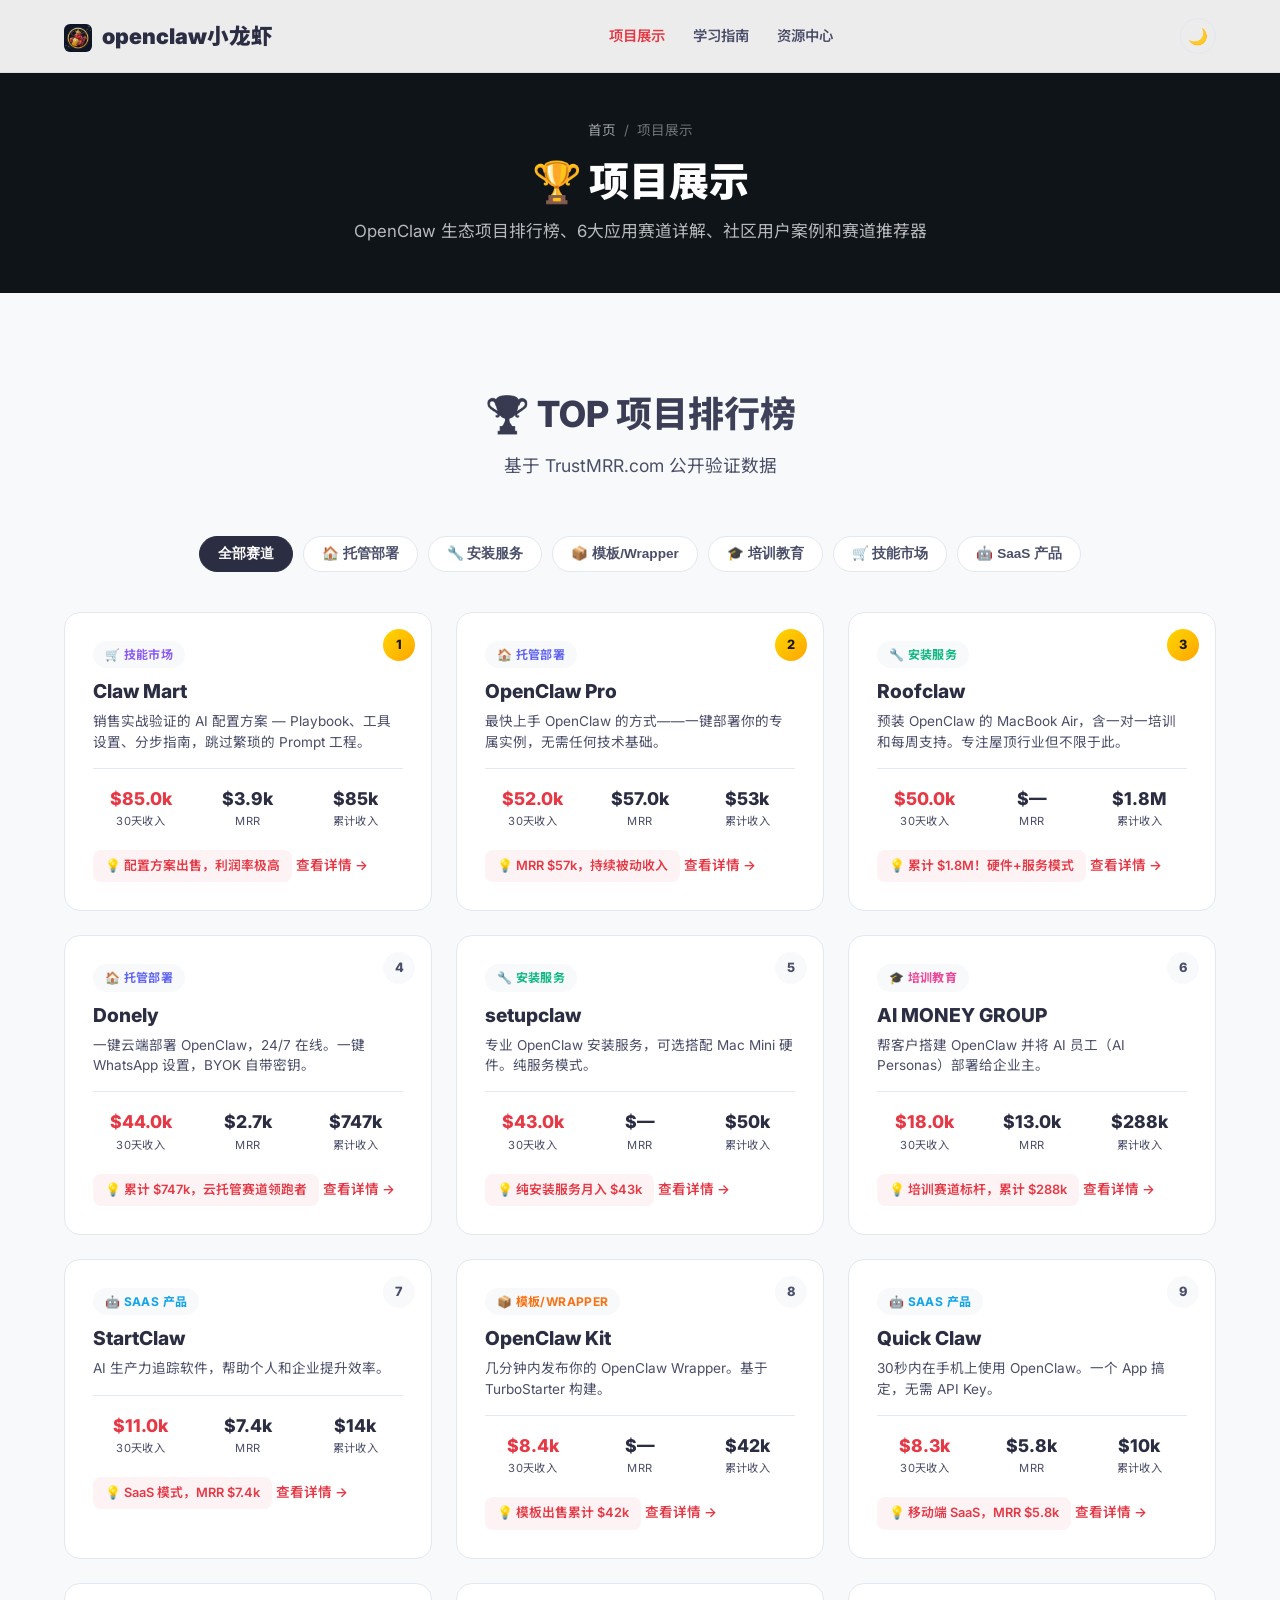
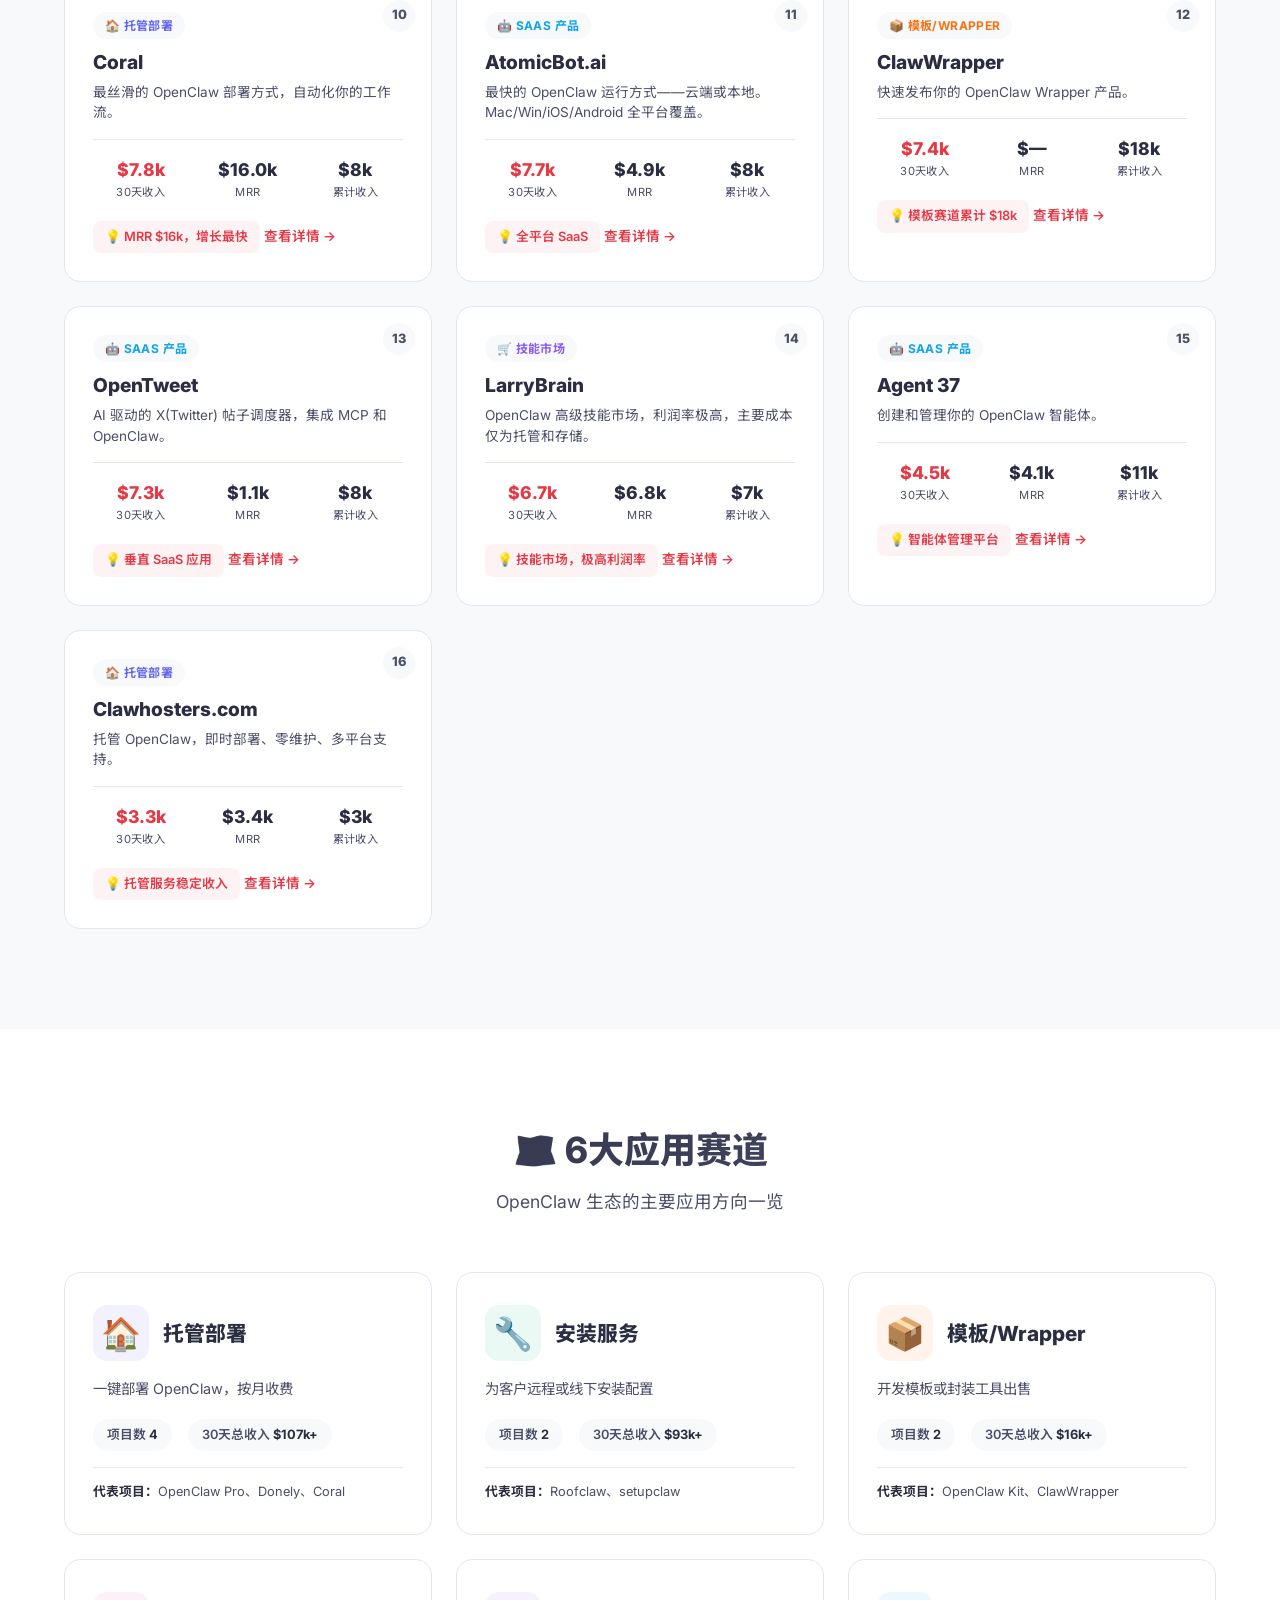
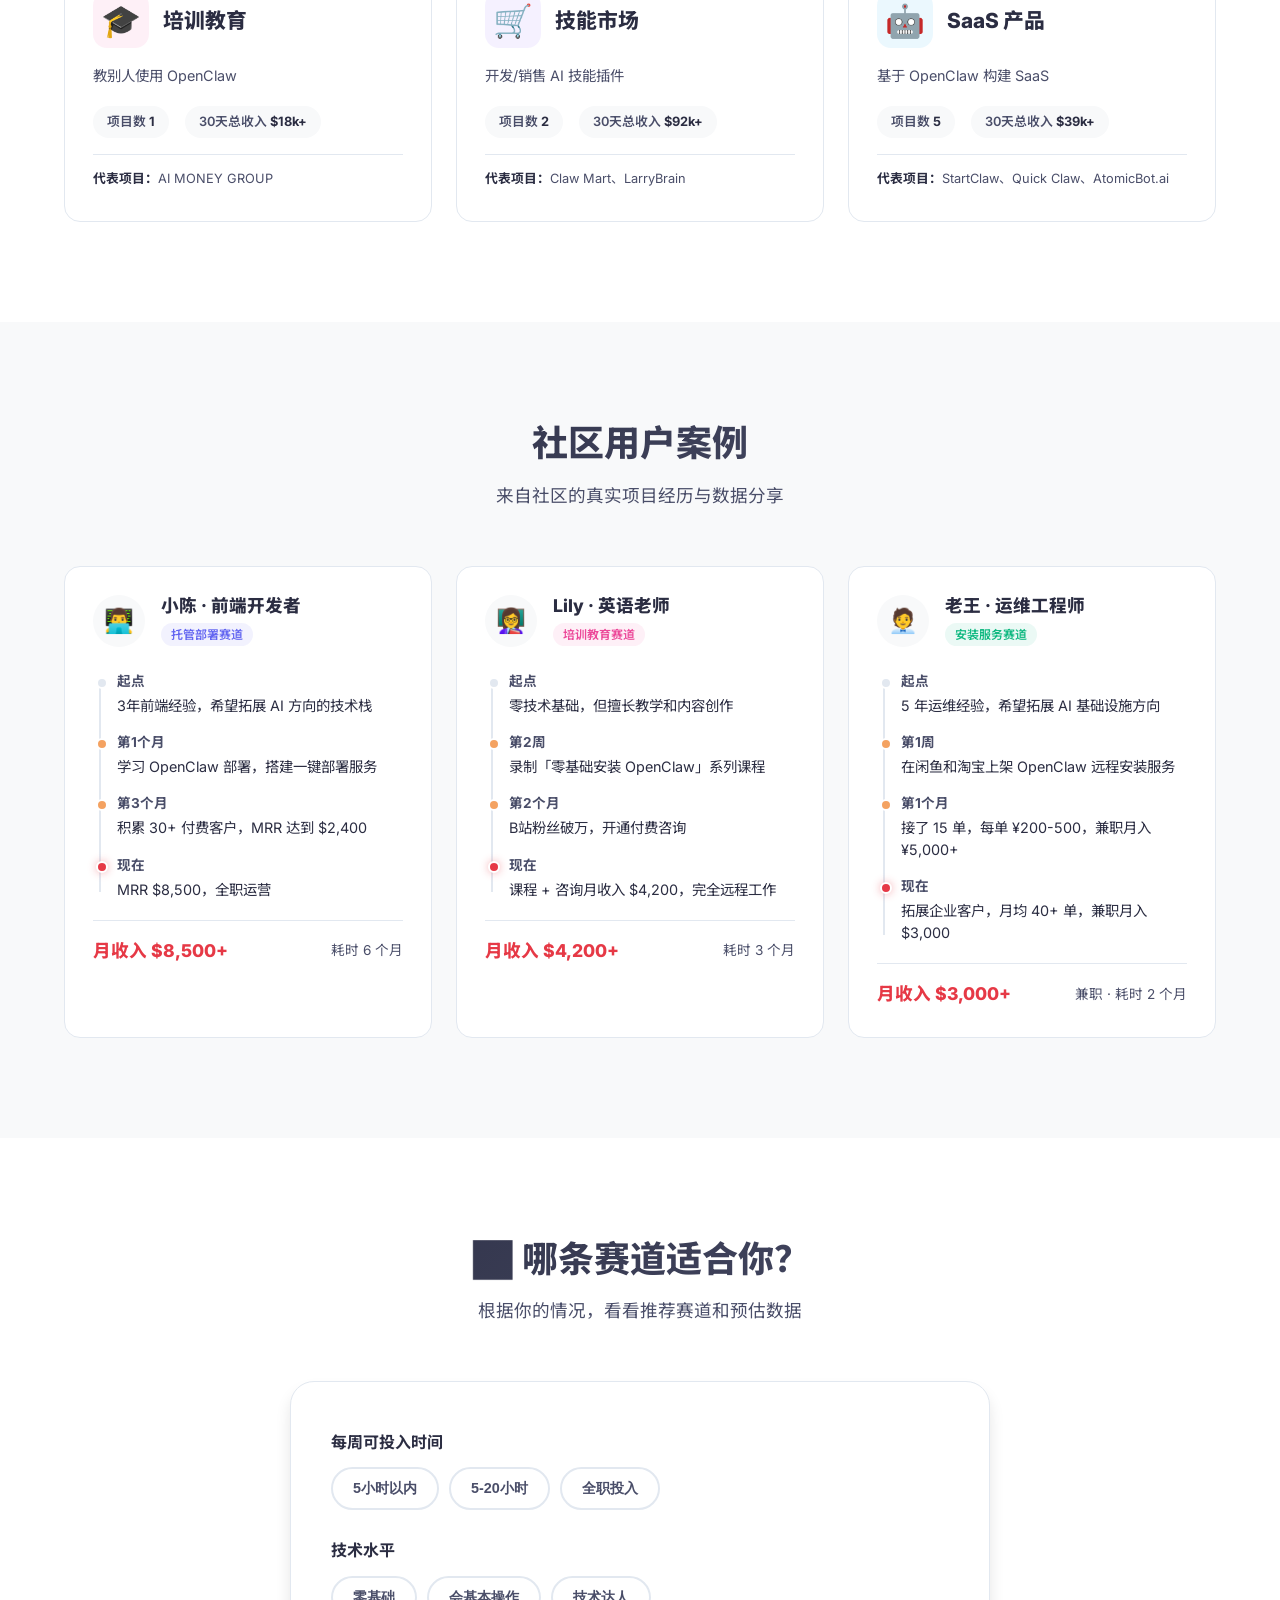
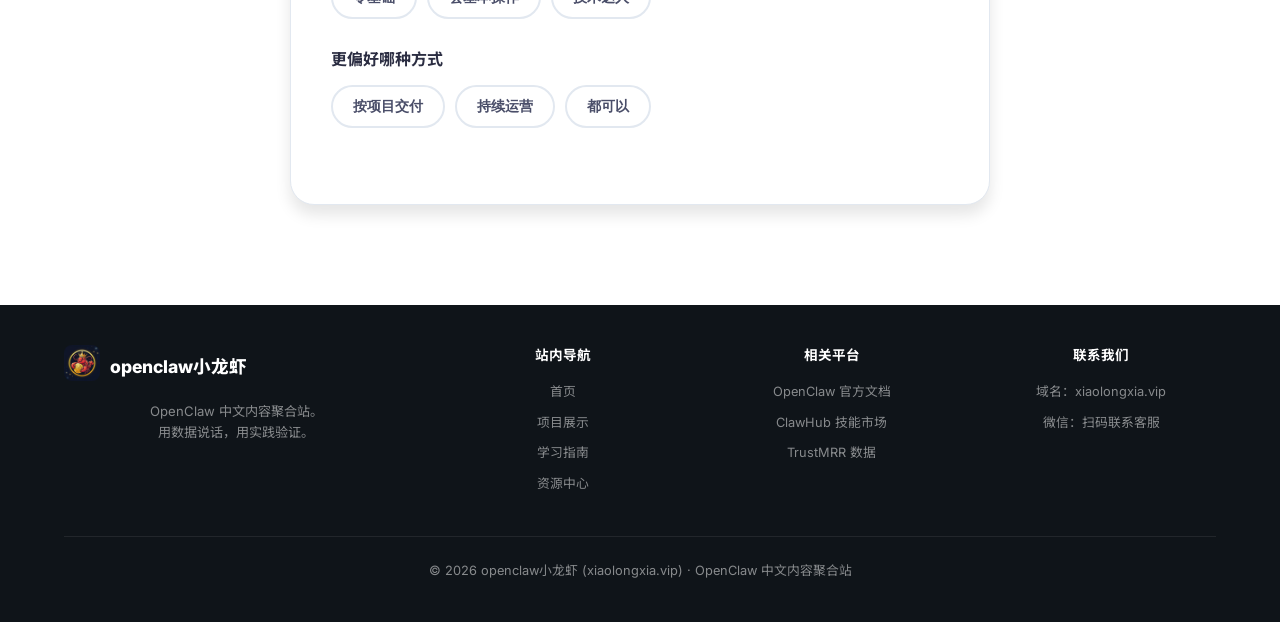
==== commit 8942edb7: "refactor: 转型为公益内容聚合站，移除所有商业化内容 - 移除付费社群定价、学员评价、浮动CTA、知识星球入口等营利性内容 - 删除 services.html（付费服务页面） - "赚钱案例" ====
--- a/cases.html
+++ b/cases.html
@@ -4,9 +4,9 @@
 <head>
     <meta charset="UTF-8">
     <meta name="viewport" content="width=device-width, initial-scale=1.0">
-    <title>赚钱案例 - openclaw小龙虾 | TOP盈利排行榜 + 6大赛道</title>
-    <meta name="description" content="TOP盈利项目排行榜、6大赚钱赛道详解、真实学员案例和收入计算器。159个验证盈利项目，30天总收入$389k+，用数据说话的AI赚钱案例库。">
-    <meta name="keywords" content="openclaw赚钱案例,openclaw盈利排行,AI赚钱案例,openclaw赛道,AI被动收入案例,openclaw成功案例,AI副业案例,openclaw收入计算器">
+    <title>项目展示 - openclaw小龙虾 | OpenClaw 生态项目排行榜</title>
+    <meta name="description" content="OpenClaw 生态项目排行榜、6大应用赛道详解、社区用户案例和赛道推荐器。159个公开验证项目，基于 TrustMRR.com 数据，用数据说话的项目展示库。">
+    <meta name="keywords" content="openclaw项目展示,openclaw生态排行,AI项目案例,openclaw赛道,openclaw应用案例,AI开源项目,openclaw赛道推荐">
     <meta name="author" content="openclaw小龙虾">
     <meta name="robots" content="index, follow">
     <link rel="canonical" href="https://xiaolongxia.vip/cases.html">
@@ -15,16 +15,16 @@
     <!-- Open Graph -->
     <meta property="og:type" content="website">
     <meta property="og:url" content="https://xiaolongxia.vip/cases.html">
-    <meta property="og:title" content="赚钱案例 - openclaw小龙虾 | TOP盈利排行榜 + 6大赛道">
-    <meta property="og:description" content="TOP盈利项目排行榜、6大赚钱赛道详解、真实学员案例和收入计算器。159个验证盈利项目，30天总收入$389k+。">
+    <meta property="og:title" content="项目展示 - openclaw小龙虾 | OpenClaw 生态项目排行榜">
+    <meta property="og:description" content="OpenClaw 生态项目排行榜、6大应用赛道详解、社区用户案例和赛道推荐器。159个公开验证项目，基于 TrustMRR.com 数据。">
     <meta property="og:image" content="https://xiaolongxia.vip/logo.png">
     <meta property="og:site_name" content="openclaw小龙虾">
     <meta property="og:locale" content="zh_CN">
 
     <!-- Twitter Card -->
     <meta name="twitter:card" content="summary_large_image">
-    <meta name="twitter:title" content="赚钱案例 - openclaw小龙虾 | TOP盈利排行榜 + 6大赛道">
-    <meta name="twitter:description" content="TOP盈利项目排行榜、6大赚钱赛道详解、真实学员案例和收入计算器。159个验证盈利项目，30天总收入$389k+。">
+    <meta name="twitter:title" content="项目展示 - openclaw小龙虾 | OpenClaw 生态项目排行榜">
+    <meta name="twitter:description" content="OpenClaw 生态项目排行榜、6大应用赛道详解、社区用户案例和赛道推荐器。159个公开验证项目，基于 TrustMRR.com 数据。">
 
     <!-- JSON-LD BreadcrumbList -->
     <script type="application/ld+json">
@@ -33,7 +33,7 @@
         "@type": "BreadcrumbList",
         "itemListElement": [
             { "@type": "ListItem", "position": 1, "name": "首页", "item": "https://xiaolongxia.vip/" },
-            { "@type": "ListItem", "position": 2, "name": "赚钱案例", "item": "https://xiaolongxia.vip/cases.html" }
+            { "@type": "ListItem", "position": 2, "name": "项目展示", "item": "https://xiaolongxia.vip/cases.html" }
         ]
     }
     </script>
@@ -56,11 +56,9 @@
         <div class="container nav-container">
             <a href="index.html" class="logo"><picture><source srcset="logo.webp" type="image/webp"><img src="logo.png" alt="小龙虾" class="logo-img" width="32" height="32"></picture> openclaw小龙虾</a>
             <ul class="nav-links">
-                <li><a href="cases.html" class="nav-active">赚钱案例</a></li>
+                <li><a href="cases.html" class="nav-active">项目展示</a></li>
                 <li><a href="guides.html">学习指南</a></li>
                 <li><a href="resources.html">资源中心</a></li>
-                <li><a href="services.html">专业服务</a></li>
-                <li><a href="index.html#pricing" class="nav-cta-link">加入社群</a></li>
             </ul>
             <div class="hamburger" id="hamburger"><span></span><span></span><span></span></div>
             <button class="theme-toggle" id="theme-toggle" aria-label="切换深色模式">🌙</button>
@@ -72,41 +70,37 @@
         <section class="page-hero">
             <div class="container">
                 <nav class="breadcrumb" aria-label="面包屑导航">
-                    <a href="index.html">首页</a> <span>/</span> <span>赚钱案例</span>
+                    <a href="index.html">首页</a> <span>/</span> <span>项目展示</span>
                 </nav>
-                <h1>🏆 赚钱案例</h1>
-                <p>TOP 盈利排行榜、6大赛道详解、真实学员案例和收入计算器</p>
+                <h1>🏆 项目展示</h1>
+                <p>OpenClaw 生态项目排行榜、6大应用赛道详解、社区用户案例和赛道推荐器</p>
             </div>
         </section>
 
         <!-- ========== TOP 盈利项目排行榜 ========== -->
         <section id="profit-cases" class="section bg-light">
             <div class="container">
-                <h2 class="section-title">🏆 TOP 盈利项目排行榜</h2>
-                <p class="section-subtitle">他们用 OpenClaw 赚到了真金白银 — 你也可以</p>
+                <h2 class="section-title">🏆 TOP 项目排行榜</h2>
+                <p class="section-subtitle">基于 TrustMRR.com 公开验证数据</p>
                 <div class="track-filter-container" id="track-filter-container"></div>
                 <div class="profit-grid" id="profit-grid"></div>
-                <div class="section-cta">
-                    <p class="cta-text">想知道这些项目背后的详细运营方法？</p>
-                    <a href="index.html#pricing" class="btn btn-primary">加入社群获取深度拆解 →</a>
-                </div>
-            </div>
-        </section>
-
-        <!-- ========== 6大赚钱赛道 ========== -->
+            </div>
+        </section>
+
+        <!-- ========== 6大应用赛道 ========== -->
         <section id="tracks" class="section">
             <div class="container">
-                <h2 class="section-title">🗺️ 6大赚钱赛道</h2>
-                <p class="section-subtitle">不管你是什么背景，都能找到适合自己的赛道</p>
+                <h2 class="section-title">🗺️ 6大应用赛道</h2>
+                <p class="section-subtitle">OpenClaw 生态的主要应用方向一览</p>
                 <div class="grid tracks-grid" id="tracks-grid"></div>
             </div>
         </section>
 
-        <!-- ========== 成功案例 ========== -->
+        <!-- ========== 社区用户案例 ========== -->
         <section id="case-studies" class="section bg-light">
             <div class="container">
-                <h2 class="section-title">真实学员成功案例</h2>
-                <p class="section-subtitle">他们从零开始，用 OpenClaw 实现了收入突破</p>
+                <h2 class="section-title">社区用户案例</h2>
+                <p class="section-subtitle">来自社区的真实项目经历与数据分享</p>
                 <div class="case-grid">
                     <div class="case-card">
                         <div class="case-header">
@@ -121,14 +115,14 @@
                                 <div class="case-step-dot"></div>
                                 <div class="case-step-content">
                                     <strong>起点</strong>
-                                    <p>3年前端经验，想做副业但不知道从何入手</p>
+                                    <p>3年前端经验，希望拓展 AI 方向的技术栈</p>
                                 </div>
                             </div>
                             <div class="case-step">
                                 <div class="case-step-dot active"></div>
                                 <div class="case-step-content">
                                     <strong>第1个月</strong>
-                                    <p>加入社群，学习 OpenClaw 部署，搭建一键部署服务</p>
+                                    <p>学习 OpenClaw 部署，搭建一键部署服务</p>
                                 </div>
                             </div>
                             <div class="case-step">
@@ -142,7 +136,7 @@
                                 <div class="case-step-dot success"></div>
                                 <div class="case-step-content">
                                     <strong>现在</strong>
-                                    <p>MRR $8,500，全职运营，已实现财务自由</p>
+                                    <p>MRR $8,500，全职运营</p>
                                 </div>
                             </div>
                         </div>
@@ -179,7 +173,7 @@
                                 <div class="case-step-dot active"></div>
                                 <div class="case-step-content">
                                     <strong>第2个月</strong>
-                                    <p>B站粉丝破万，开通付费咨询和社群</p>
+                                    <p>B站粉丝破万，开通付费咨询</p>
                                 </div>
                             </div>
                             <div class="case-step">
@@ -209,7 +203,7 @@
                                 <div class="case-step-dot"></div>
                                 <div class="case-step-content">
                                     <strong>起点</strong>
-                                    <p>做了 5 年运维，想利用技术能力赚外快</p>
+                                    <p>5 年运维经验，希望拓展 AI 基础设施方向</p>
                                 </div>
                             </div>
                             <div class="case-step">
@@ -243,11 +237,11 @@
             </div>
         </section>
 
-        <!-- ========== 收入计算器 ========== -->
+        <!-- ========== 赛道推荐器 ========== -->
         <section id="calculator" class="section">
             <div class="container">
-                <h2 class="section-title">📊 你能赚多少？</h2>
-                <p class="section-subtitle">根据你的情况，看看推荐赛道和预估收入</p>
+                <h2 class="section-title">📊 哪条赛道适合你？</h2>
+                <p class="section-subtitle">根据你的情况，看看推荐赛道和预估数据</p>
 
                 <div class="calculator-box">
                     <div class="calc-form">
@@ -268,10 +262,10 @@
                             </div>
                         </div>
                         <div class="calc-field">
-                            <label>更偏好哪种收入方式</label>
+                            <label>更偏好哪种方式</label>
                             <div class="calc-options" data-name="preference">
-                                <button class="calc-opt" data-value="service">一单一单赚</button>
-                                <button class="calc-opt" data-value="recurring">被动收入</button>
+                                <button class="calc-opt" data-value="service">按项目交付</button>
+                                <button class="calc-opt" data-value="recurring">持续运营</button>
                                 <button class="calc-opt" data-value="both">都可以</button>
                             </div>
                         </div>
@@ -287,22 +281,11 @@
                             <span class="calc-income-value" id="calc-income"></span>
                         </div>
                         <div class="calc-result-ref" id="calc-ref"></div>
-                        <a href="index.html#pricing" class="btn btn-primary" style="margin-top:24px;">获取详细启动指南 →</a>
-                    </div>
-                </div>
-            </div>
-        </section>
-
-        <!-- ========== CTA ========== -->
-        <section class="section bg-dark">
-            <div class="container" style="text-align: center;">
-                <h2 class="section-title text-white">准备好开始赚钱了吗？</h2>
-                <p class="section-subtitle" style="color: rgba(255,255,255,0.7);">加入 2,300+ 已经在赚钱的社群成员，获取完整的赛道 SOP 和持续支持</p>
-                <div style="margin-top: 32px;">
-                    <a href="index.html#pricing" class="btn btn-gold btn-large">立刻抢位加入 ¥199/年 →</a>
-                </div>
-            </div>
-        </section>
+                    </div>
+                </div>
+            </div>
+        </section>
+
     </main>
 
     <!-- ========== Footer ========== -->
@@ -314,16 +297,15 @@
                         <picture><source srcset="logo.webp" type="image/webp"><img src="logo.png" alt="小龙虾" class="footer-logo" width="32" height="32"></picture>
                         <span>openclaw小龙虾</span>
                     </div>
-                    <p class="footer-desc">中文领先的 AI 赚钱教育平台。<br>用数据说话，用实战验证。</p>
+                    <p class="footer-desc">OpenClaw 中文内容聚合站。<br>用数据说话，用实践验证。</p>
                 </div>
                 <div class="footer-col">
                     <h4>站内导航</h4>
                     <ul>
                         <li><a href="index.html">首页</a></li>
-                        <li><a href="cases.html">赚钱案例</a></li>
+                        <li><a href="cases.html">项目展示</a></li>
                         <li><a href="guides.html">学习指南</a></li>
                         <li><a href="resources.html">资源中心</a></li>
-                        <li><a href="services.html">专业服务</a></li>
                     </ul>
                 </div>
                 <div class="footer-col">
@@ -332,7 +314,6 @@
                         <li><a href="https://docs.openclaw.ai" target="_blank">OpenClaw 官方文档</a></li>
                         <li><a href="https://clawhub.com" target="_blank">ClawHub 技能市场</a></li>
                         <li><a href="https://trustmrr.com/special-category/openclaw" target="_blank">TrustMRR 数据</a></li>
-                        <li><a href="#" target="_blank">知识星球：AI掘金者联盟</a></li>
                     </ul>
                 </div>
                 <div class="footer-col">
@@ -340,12 +321,11 @@
                     <ul>
                         <li>域名：xiaolongxia.vip</li>
                         <li>微信：扫码联系客服</li>
-                        <li><a href="index.html#pricing">加入社群 ¥199/年</a></li>
                     </ul>
                 </div>
             </div>
             <div class="footer-bottom">
-                <p>&copy; 2026 openclaw小龙虾 (xiaolongxia.vip) · AI 玩赚平台 · 用数据说话的赚钱教育社区</p>
+                <p>&copy; 2026 openclaw小龙虾 (xiaolongxia.vip) · OpenClaw 中文内容聚合站</p>
             </div>
         </div>
     </footer>
@@ -356,4 +336,4 @@
     <script src="script.js"></script>
 </body>
 
-</html>+</html>
